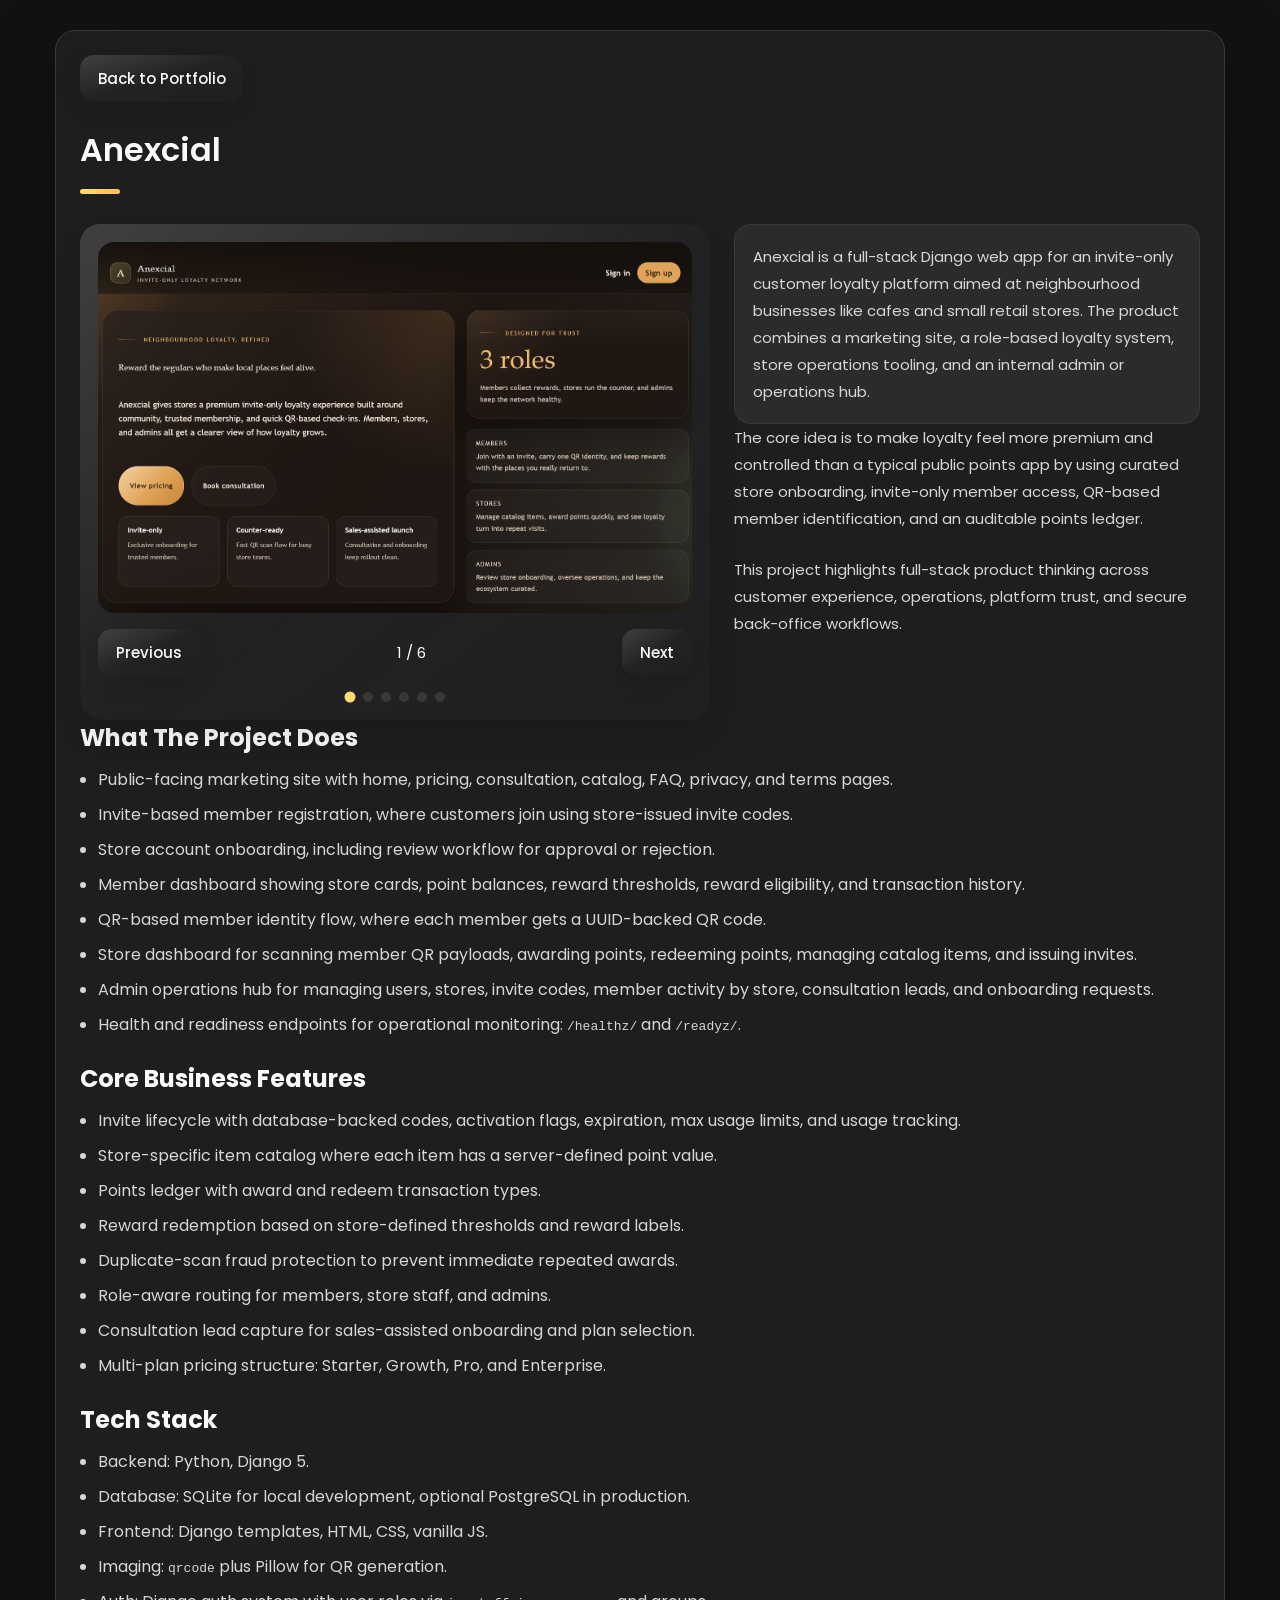
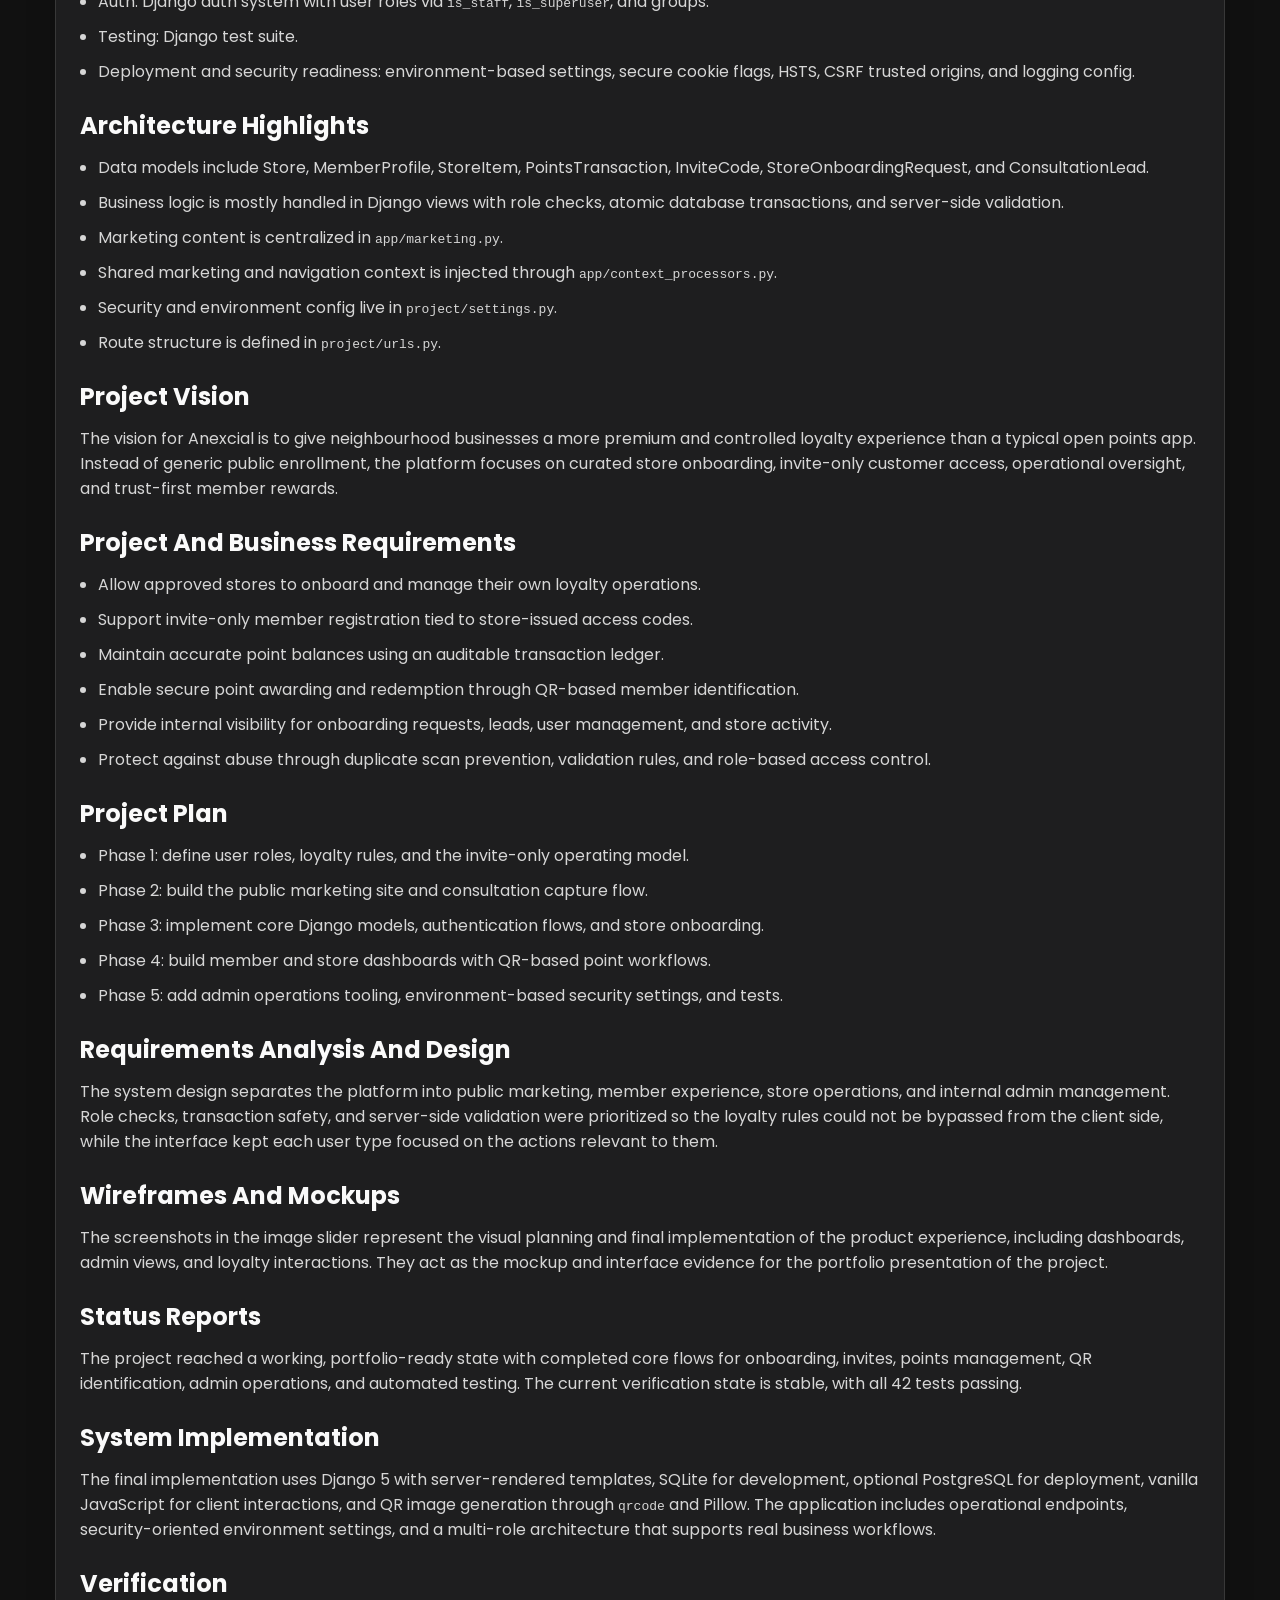
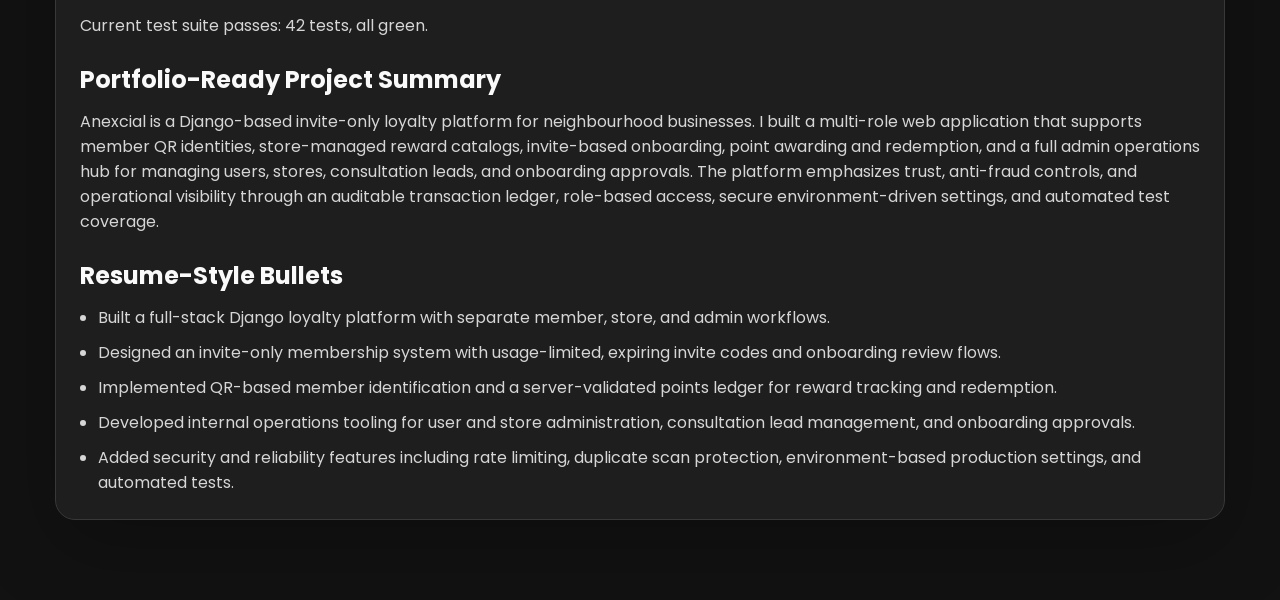
==== Anexcial.html @ a4010cd5 "Add portfolio site and Anexcial project page Add a complete portfolio website including index.html a" ====
<!DOCTYPE html>
<html lang="en">

<head>
    <meta charset="UTF-8">
    <meta http-equiv="X-UA-Compatible" content="IE=edge">
    <meta name="viewport" content="width=device-width, initial-scale=1.0">
    <title>Anexcial | Project Details</title>
    <link rel="shortcut icon" href="./assets/images/portfoliof.ico" type="image/x-icon">
    <link rel="stylesheet" href="./assets/css/style.css">
    <link rel="preconnect" href="https://fonts.googleapis.com">
    <link rel="preconnect" href="https://fonts.gstatic.com" crossorigin>
    <link href="https://fonts.googleapis.com/css2?family=Poppins:wght@300;400;500;600&display=swap" rel="stylesheet">
    <style>
        body {
            color: var(--light-gray);
        }

        .project-page {
            max-width: 1200px;
            margin: 0 auto;
            padding: 30px 15px 80px;
        }

        .project-article {
            display: block;
            padding: 24px;
        }

        .project-hero {
            display: grid;
            gap: 24px;
            margin-top: 10px;
        }

        .project-copy p,
        .project-copy li {
            color: var(--light-gray);
            font-size: var(--fs-6);
            line-height: 1.8;
        }

        .project-copy p + p,
        .project-section + .project-section {
            margin-top: 24px;
        }

        .project-section h3 {
            margin-bottom: 12px;
            color: var(--white-2);
        }

        .project-section ul {
            display: grid;
            gap: 10px;
            padding-left: 18px;
        }

        .project-section li {
            list-style: disc;
        }

        .project-actions {
            display: flex;
            flex-wrap: wrap;
            gap: 12px;
            margin-bottom: 24px;
        }

        .project-link-btn,
        .slider-btn {
            position: relative;
            background: var(--border-gradient-onyx);
            border-radius: 14px;
            color: var(--white-2);
            font-size: var(--fs-6);
            font-weight: var(--fw-500);
            padding: 12px 18px;
            box-shadow: var(--shadow-1);
            transition: transform var(--transition-1), color var(--transition-1);
        }

        .project-link-btn::before,
        .slider-btn::before {
            content: "";
            position: absolute;
            inset: 1px;
            border-radius: inherit;
            background: var(--bg-gradient-jet);
            z-index: -1;
        }

        .project-link-btn:hover,
        .slider-btn:hover,
        .project-link-btn:focus,
        .slider-btn:focus {
            color: var(--orange-yellow-crayola);
            transform: translateY(-2px);
        }

        .slider-card {
            position: relative;
            background: var(--border-gradient-onyx);
            border-radius: 20px;
            padding: 18px;
            box-shadow: var(--shadow-2);
            overflow: hidden;
        }

        .slider-card::before {
            content: "";
            position: absolute;
            inset: 1px;
            background: var(--bg-gradient-jet);
            border-radius: inherit;
            z-index: -1;
        }

        .slider-frame {
            position: relative;
            aspect-ratio: 16 / 10;
            border-radius: 16px;
            overflow: hidden;
            background: var(--eerie-black-1);
        }

        .slider-frame img {
            width: 100%;
            height: 100%;
            object-fit: cover;
            display: none;
        }

        .slider-frame img.active {
            display: block;
            animation: fade 0.4s ease;
        }

        .slider-controls {
            display: flex;
            justify-content: space-between;
            align-items: center;
            gap: 12px;
            margin-top: 16px;
        }

        .slider-status {
            color: var(--white-2);
            font-size: var(--fs-6);
            text-align: center;
            min-width: 92px;
        }

        .slider-dots {
            display: flex;
            justify-content: center;
            gap: 8px;
            margin-top: 16px;
            flex-wrap: wrap;
        }

        .slider-dot {
            width: 10px;
            height: 10px;
            border-radius: 999px;
            background: var(--jet);
            transition: background var(--transition-1), transform var(--transition-1);
        }

        .slider-dot.active {
            background: var(--orange-yellow-crayola);
            transform: scale(1.1);
        }

        .project-summary {
            background: var(--onyx);
            border: 1px solid var(--jet);
            border-radius: 16px;
            padding: 18px;
        }

        .project-summary p {
            margin: 0;
        }

        @media (min-width: 992px) {
            .project-hero {
                grid-template-columns: 1.15fr 0.85fr;
                align-items: start;
            }
        }
    </style>
</head>

<body>
<main class="project-page">
    <article class="project-article">
        <div class="project-actions">
            <a class="project-link-btn" href="./index.html">Back to Portfolio</a>
        </div>

        <header>
            <h1 class="h2 article-title">Anexcial</h1>
        </header>

        <section class="project-hero">
            <div class="slider-card">
                <div class="slider-frame" aria-live="polite">
                    <img class="active" src="./assets/images/Anexcial1.png" alt="Anexcial project screenshot 1" data-slide>
                    <img src="./assets/images/Anexcial2.png" alt="Anexcial project screenshot 2" data-slide>
                    <img src="./assets/images/Anexcial3.png" alt="Anexcial project screenshot 3" data-slide>
                    <img src="./assets/images/Anexcial4.png" alt="Anexcial project screenshot 4" data-slide>
                    <img src="./assets/images/Anexcial5.png" alt="Anexcial project screenshot 5" data-slide>
                    <img src="./assets/images/Anexcial6.png" alt="Anexcial project screenshot 6" data-slide>
                </div>

                <div class="slider-controls">
                    <button class="slider-btn" type="button" data-prev-slide>Previous</button>
                    <div class="slider-status" data-slider-status>1 / 6</div>
                    <button class="slider-btn" type="button" data-next-slide>Next</button>
                </div>

                <div class="slider-dots" aria-label="Slide navigation">
                    <button class="slider-dot active" type="button" aria-label="Go to slide 1" data-slide-dot></button>
                    <button class="slider-dot" type="button" aria-label="Go to slide 2" data-slide-dot></button>
                    <button class="slider-dot" type="button" aria-label="Go to slide 3" data-slide-dot></button>
                    <button class="slider-dot" type="button" aria-label="Go to slide 4" data-slide-dot></button>
                    <button class="slider-dot" type="button" aria-label="Go to slide 5" data-slide-dot></button>
                    <button class="slider-dot" type="button" aria-label="Go to slide 6" data-slide-dot></button>
                </div>
            </div>

            <div class="project-copy">
                <div class="project-summary">
                    <p>
                        Anexcial is a full-stack Django web app for an invite-only customer loyalty platform aimed at neighbourhood businesses like cafes and small retail stores. The product combines a marketing site, a role-based loyalty system, store operations tooling, and an internal admin or operations hub.
                    </p>
                </div>

                <p>
                    The core idea is to make loyalty feel more premium and controlled than a typical public points app by using curated store onboarding, invite-only member access, QR-based member identification, and an auditable points ledger.
                </p>

                <p>
                    This project highlights full-stack product thinking across customer experience, operations, platform trust, and secure back-office workflows.
                </p>
            </div>
        </section>

        <section class="project-section">
            <h3 class="h3">What the project does</h3>
            <ul>
                <li>Public-facing marketing site with home, pricing, consultation, catalog, FAQ, privacy, and terms pages.</li>
                <li>Invite-based member registration, where customers join using store-issued invite codes.</li>
                <li>Store account onboarding, including review workflow for approval or rejection.</li>
                <li>Member dashboard showing store cards, point balances, reward thresholds, reward eligibility, and transaction history.</li>
                <li>QR-based member identity flow, where each member gets a UUID-backed QR code.</li>
                <li>Store dashboard for scanning member QR payloads, awarding points, redeeming points, managing catalog items, and issuing invites.</li>
                <li>Admin operations hub for managing users, stores, invite codes, member activity by store, consultation leads, and onboarding requests.</li>
                <li>Health and readiness endpoints for operational monitoring: <code>/healthz/</code> and <code>/readyz/</code>.</li>
            </ul>
        </section>

        <section class="project-section">
            <h3 class="h3">Core business features</h3>
            <ul>
                <li>Invite lifecycle with database-backed codes, activation flags, expiration, max usage limits, and usage tracking.</li>
                <li>Store-specific item catalog where each item has a server-defined point value.</li>
                <li>Points ledger with award and redeem transaction types.</li>
                <li>Reward redemption based on store-defined thresholds and reward labels.</li>
                <li>Duplicate-scan fraud protection to prevent immediate repeated awards.</li>
                <li>Role-aware routing for members, store staff, and admins.</li>
                <li>Consultation lead capture for sales-assisted onboarding and plan selection.</li>
                <li>Multi-plan pricing structure: Starter, Growth, Pro, and Enterprise.</li>
            </ul>
        </section>

        <section class="project-section">
            <h3 class="h3">Tech stack</h3>
            <ul>
                <li>Backend: Python, Django 5.</li>
                <li>Database: SQLite for local development, optional PostgreSQL in production.</li>
                <li>Frontend: Django templates, HTML, CSS, vanilla JS.</li>
                <li>Imaging: <code>qrcode</code> plus Pillow for QR generation.</li>
                <li>Auth: Django auth system with user roles via <code>is_staff</code>, <code>is_superuser</code>, and groups.</li>
                <li>Testing: Django test suite.</li>
                <li>Deployment and security readiness: environment-based settings, secure cookie flags, HSTS, CSRF trusted origins, and logging config.</li>
            </ul>
        </section>

        <section class="project-section">
            <h3 class="h3">Architecture highlights</h3>
            <ul>
                <li>Data models include Store, MemberProfile, StoreItem, PointsTransaction, InviteCode, StoreOnboardingRequest, and ConsultationLead.</li>
                <li>Business logic is mostly handled in Django views with role checks, atomic database transactions, and server-side validation.</li>
                <li>Marketing content is centralized in <code>app/marketing.py</code>.</li>
                <li>Shared marketing and navigation context is injected through <code>app/context_processors.py</code>.</li>
                <li>Security and environment config live in <code>project/settings.py</code>.</li>
                <li>Route structure is defined in <code>project/urls.py</code>.</li>
            </ul>
        </section>

        <section class="project-section">
            <h3 class="h3">Project vision</h3>
            <p>
                The vision for Anexcial is to give neighbourhood businesses a more premium and controlled loyalty experience than a typical open points app. Instead of generic public enrollment, the platform focuses on curated store onboarding, invite-only customer access, operational oversight, and trust-first member rewards.
            </p>
        </section>

        <section class="project-section">
            <h3 class="h3">Project and business requirements</h3>
            <ul>
                <li>Allow approved stores to onboard and manage their own loyalty operations.</li>
                <li>Support invite-only member registration tied to store-issued access codes.</li>
                <li>Maintain accurate point balances using an auditable transaction ledger.</li>
                <li>Enable secure point awarding and redemption through QR-based member identification.</li>
                <li>Provide internal visibility for onboarding requests, leads, user management, and store activity.</li>
                <li>Protect against abuse through duplicate scan prevention, validation rules, and role-based access control.</li>
            </ul>
        </section>

        <section class="project-section">
            <h3 class="h3">Project plan</h3>
            <ul>
                <li>Phase 1: define user roles, loyalty rules, and the invite-only operating model.</li>
                <li>Phase 2: build the public marketing site and consultation capture flow.</li>
                <li>Phase 3: implement core Django models, authentication flows, and store onboarding.</li>
                <li>Phase 4: build member and store dashboards with QR-based point workflows.</li>
                <li>Phase 5: add admin operations tooling, environment-based security settings, and tests.</li>
            </ul>
        </section>

        <section class="project-section">
            <h3 class="h3">Requirements analysis and design</h3>
            <p>
                The system design separates the platform into public marketing, member experience, store operations, and internal admin management. Role checks, transaction safety, and server-side validation were prioritized so the loyalty rules could not be bypassed from the client side, while the interface kept each user type focused on the actions relevant to them.
            </p>
        </section>

        <section class="project-section">
            <h3 class="h3">Wireframes and mockups</h3>
            <p>
                The screenshots in the image slider represent the visual planning and final implementation of the product experience, including dashboards, admin views, and loyalty interactions. They act as the mockup and interface evidence for the portfolio presentation of the project.
            </p>
        </section>

        <section class="project-section">
            <h3 class="h3">Status reports</h3>
            <p>
                The project reached a working, portfolio-ready state with completed core flows for onboarding, invites, points management, QR identification, admin operations, and automated testing. The current verification state is stable, with all 42 tests passing.
            </p>
        </section>

        <section class="project-section">
            <h3 class="h3">System implementation</h3>
            <p>
                The final implementation uses Django 5 with server-rendered templates, SQLite for development, optional PostgreSQL for deployment, vanilla JavaScript for client interactions, and QR image generation through <code>qrcode</code> and Pillow. The application includes operational endpoints, security-oriented environment settings, and a multi-role architecture that supports real business workflows.
            </p>
        </section>

        <section class="project-section">
            <h3 class="h3">Verification</h3>
            <p>Current test suite passes: 42 tests, all green.</p>
        </section>

        <section class="project-section">
            <h3 class="h3">Portfolio-ready project summary</h3>
            <p>
                Anexcial is a Django-based invite-only loyalty platform for neighbourhood businesses. I built a multi-role web application that supports member QR identities, store-managed reward catalogs, invite-based onboarding, point awarding and redemption, and a full admin operations hub for managing users, stores, consultation leads, and onboarding approvals. The platform emphasizes trust, anti-fraud controls, and operational visibility through an auditable transaction ledger, role-based access, secure environment-driven settings, and automated test coverage.
            </p>
        </section>

        <section class="project-section">
            <h3 class="h3">Resume-style bullets</h3>
            <ul>
                <li>Built a full-stack Django loyalty platform with separate member, store, and admin workflows.</li>
                <li>Designed an invite-only membership system with usage-limited, expiring invite codes and onboarding review flows.</li>
                <li>Implemented QR-based member identification and a server-validated points ledger for reward tracking and redemption.</li>
                <li>Developed internal operations tooling for user and store administration, consultation lead management, and onboarding approvals.</li>
                <li>Added security and reliability features including rate limiting, duplicate scan protection, environment-based production settings, and automated tests.</li>
            </ul>
        </section>

        
    </article>
</main>

<script>
    const slides = document.querySelectorAll("[data-slide]");
    const dots = document.querySelectorAll("[data-slide-dot]");
    const status = document.querySelector("[data-slider-status]");
    const nextButton = document.querySelector("[data-next-slide]");
    const prevButton = document.querySelector("[data-prev-slide]");
    let activeSlideIndex = 0;

    function showSlide(index) {
        activeSlideIndex = (index + slides.length) % slides.length;

        slides.forEach((slide, slideIndex) => {
            slide.classList.toggle("active", slideIndex === activeSlideIndex);
        });

        dots.forEach((dot, dotIndex) => {
            dot.classList.toggle("active", dotIndex === activeSlideIndex);
        });

        status.textContent = `${activeSlideIndex + 1} / ${slides.length}`;
    }

    nextButton.addEventListener("click", () => showSlide(activeSlideIndex + 1));
    prevButton.addEventListener("click", () => showSlide(activeSlideIndex - 1));

    dots.forEach((dot, index) => {
        dot.addEventListener("click", () => showSlide(index));
    });

    setInterval(() => {
        showSlide(activeSlideIndex + 1);
    }, 4000);
</script>
</body>

</html>
---- assets/css/style.css ----
/*-----------------------------------*\
  #style.css
\*-----------------------------------*/


/**
 * copyright 2022 @codewithsadee
 */





/*-----------------------------------*\
  #CUSTOM PROPERTY
\*-----------------------------------*/

:root {

  /**
   * colors
   */

  /* gradient */

  --bg-gradient-onyx: linear-gradient(
    to bottom right, 
    hsl(240, 1%, 25%) 3%, 
    hsl(0, 0%, 19%) 97%
  );
  --bg-gradient-jet: linear-gradient(
    to bottom right, 
    hsla(240, 1%, 18%, 0.251) 0%, 
    hsla(240, 2%, 11%, 0) 100%
  ), hsl(240, 2%, 13%);
  --bg-gradient-yellow-1: linear-gradient(
    to bottom right, 
    hsl(45, 100%, 71%) 0%, 
    hsla(36, 100%, 69%, 0) 50%
  );
  --bg-gradient-yellow-2: linear-gradient(
    135deg, 
    hsla(45, 100%, 71%, 0.251) 0%, 
    hsla(35, 100%, 68%, 0) 59.86%
  ), hsl(240, 2%, 13%);
  --border-gradient-onyx: linear-gradient(
    to bottom right, 
    hsl(0, 0%, 25%) 0%, 
    hsla(0, 0%, 25%, 0) 50%
  );
  --text-gradient-yellow: linear-gradient(
    to right, 
    hsl(45, 100%, 72%), 
    hsl(35, 100%, 68%)
  );

  /* solid */

  --jet: hsl(0, 0%, 22%);
  --onyx: hsl(240, 1%, 17%);
  --eerie-black-1: hsl(240, 2%, 13%);
  --eerie-black-2: hsl(240, 2%, 12%);
  --smoky-black: hsl(0, 0%, 7%);
  --white-1: hsl(0, 0%, 100%);
  --white-2: hsl(0, 0%, 98%);
  --orange-yellow-crayola: hsl(45, 100%, 72%);
  --vegas-gold: hsl(45, 54%, 58%);
  --light-gray: hsl(0, 0%, 84%);
  --light-gray-70: hsla(0, 0%, 84%, 0.7);
  --bittersweet-shimmer: hsl(0, 43%, 51%);

  /**
   * typography
   */

  /* font-family */
  --ff-poppins: 'Poppins', sans-serif;

  /* font-size */
  --fs-1: 24px;
  --fs-2: 18px;
  --fs-3: 17px;
  --fs-4: 16px;
  --fs-5: 15px;
  --fs-6: 14px;
  --fs-7: 13px;
  --fs-8: 11px;

  /* font-weight */
  --fw-300: 300;
  --fw-400: 400;
  --fw-500: 500;
  --fw-600: 600;

  /**
   * shadow
   */
  
  --shadow-1: -4px 8px 24px hsla(0, 0%, 0%, 0.25);
  --shadow-2: 0 16px 30px hsla(0, 0%, 0%, 0.25);
  --shadow-3: 0 16px 40px hsla(0, 0%, 0%, 0.25);
  --shadow-4: 0 25px 50px hsla(0, 0%, 0%, 0.15);
  --shadow-5: 0 24px 80px hsla(0, 0%, 0%, 0.25);

  /**
   * transition
   */

  --transition-1: 0.25s ease;
  --transition-2: 0.5s ease-in-out;

}





/*-----------------------------------*\
  #RESET
\*-----------------------------------*/

*, *::before, *::after {
  margin: 0;
  padding: 0;
  box-sizing: border-box;
}

a { text-decoration: none; }

li { list-style: none; }

img, ion-icon, a, button, time, span { display: block; }

button {
  font: inherit;
  background: none;
  border: none;
  text-align: left;
  cursor: pointer;
}

input, textarea {
  display: block;
  width: 100%;
  background: none;
  font: inherit;
}

::selection {
  background: var(--orange-yellow-crayola);
  color: var(--smoky-black);
}

:focus { outline-color: var(--orange-yellow-crayola); }

html { font-family: var(--ff-poppins); }

body { background: var(--smoky-black); }





/*-----------------------------------*\
  #REUSED STYLE
\*-----------------------------------*/

.sidebar,
article {
  background: var(--eerie-black-2);
  border: 1px solid var(--jet);
  border-radius: 20px;
  padding: 15px;
  box-shadow: var(--shadow-1);
  z-index: 1;
}

.separator {
  width: 100%;
  height: 1px;
  background: var(--jet);
  margin: 16px 0;
}

.icon-box {
  position: relative;
  background: var(--border-gradient-onyx);
  width: 30px;
  height: 30px;
  border-radius: 8px;
  display: flex;
  justify-content: center;
  align-items: center;
  font-size: 16px;
  color: var(--orange-yellow-crayola);
  box-shadow: var(--shadow-1);
  z-index: 1;
}

.icon-box::before {
  content: "";
  position: absolute;
  inset: 1px;
  background: var(--eerie-black-1);
  border-radius: inherit;
  z-index: -1;
}

.icon-box ion-icon { --ionicon-stroke-width: 35px; }

article { display: none; }

article.active {
  display: block;
  animation: fade 0.5s ease backwards;
}

@keyframes fade {
  0% { opacity: 0; }
  100% { opacity: 1; }
}

.h2,
.h3,
.h4,
.h5 {
  color: var(--white-2);
  text-transform: capitalize;
}

.h2 { font-size: var(--fs-1); }

.h3 { font-size: var(--fs-2); }

.h4 { font-size: var(--fs-4); }

.h5 {
  font-size: var(--fs-7);
  font-weight: var(--fw-500);
}

.article-title {
  position: relative;
  padding-bottom: 7px;
}

.article-title::after {
  content: "";
  position: absolute;
  bottom: 0;
  left: 0;
  width: 30px;
  height: 3px;
  background: var(--text-gradient-yellow);
  border-radius: 3px;
}

.has-scrollbar::-webkit-scrollbar {
  width: 5px; /* for vertical scrollbar */
  height: 5px; /* for horizontal scrollbar */
}

.has-scrollbar::-webkit-scrollbar-track {
  background: var(--onyx);
  border-radius: 5px;
}

.has-scrollbar::-webkit-scrollbar-thumb {
  background: var(--orange-yellow-crayola);
  border-radius: 5px;
}

.has-scrollbar::-webkit-scrollbar-button { width: 20px; }

.content-card {
  position: relative;
  background: var(--border-gradient-onyx);
  padding: 15px;
  padding-top: 45px;
  border-radius: 14px;
  box-shadow: var(--shadow-2);
  cursor: pointer;
  z-index: 1;
}

.content-card::before {
  content: "";
  position: absolute;
  inset: 1px;
  background: var(--bg-gradient-jet);
  border-radius: inherit;
  z-index: -1;
}





/*-----------------------------------*\
  #MAIN
\*-----------------------------------*/

main {
  margin: 15px 12px;
  margin-bottom: 75px;
  min-width: 259px;
}





/*-----------------------------------*\
  #SIDEBAR
\*-----------------------------------*/

.sidebar {
  margin-bottom: 15px;
  max-height: 112px;
  overflow: hidden;
  transition: var(--transition-2);
}

.sidebar.active { max-height: 405px; }

.sidebar-info {
  position: relative;
  display: flex;
  justify-content: flex-start;
  align-items: center;
  gap: 15px;
}

.avatar-box {
  background: var(--bg-gradient-onyx);
  border-radius: 20px;
}

.info-content .name {
  color: var(--white-2);
  font-size: var(--fs-3);
  font-weight: var(--fw-500);
  letter-spacing: -0.25px;
  margin-bottom: 10px;
}

.info-content .title {
  color: var(--white-1);
  background: var(--onyx);
  font-size: var(--fs-8);
  font-weight: var(--fw-300);
  width: max-content;
  padding: 3px 12px;
  border-radius: 8px;
}

.info_more-btn {
  position: absolute;
  top: -15px;
  right: -15px;
  border-radius: 0 15px;
  font-size: 13px;
  color: var(--orange-yellow-crayola);
  background: var(--border-gradient-onyx);
  padding: 10px;
  box-shadow: var(--shadow-2);
  transition: var(--transition-1);
  z-index: 1;
}

.info_more-btn::before {
  content: "";
  position: absolute;
  inset: 1px;
  border-radius: inherit;
  background: var(--bg-gradient-jet);
  transition: var(--transition-1);
  z-index: -1;
}

.info_more-btn:hover,
.info_more-btn:focus { background: var(--bg-gradient-yellow-1); }

.info_more-btn:hover::before,
.info_more-btn:focus::before { background: var(--bg-gradient-yellow-2); }

.info_more-btn span { display: none; }

.sidebar-info_more {
  opacity: 0;
  visibility: hidden;
  transition: var(--transition-2);
}

.sidebar.active .sidebar-info_more {
  opacity: 1;
  visibility: visible;
}

.contacts-list {
  display: grid;
  grid-template-columns: 1fr;
  gap: 16px;
}

.contact-item {
  min-width: 100%;
  display: flex;
  align-items: center;
  gap: 16px;
}

.contact-info {
  max-width: calc(100% - 46px);
  width: calc(100% - 46px);
}

.contact-title {
  color: var(--light-gray-70);
  font-size: var(--fs-8);
  text-transform: uppercase;
  margin-bottom: 2px;
}

.contact-info :is(.contact-link, time, address) {
  color: var(--white-2);
  font-size: var(--fs-7);
}

.contact-info address { font-style: normal; }

.social-list {
  display: flex;
  justify-content: flex-start;
  align-items: center;
  gap: 15px;
  padding-bottom: 4px;
  padding-left: 7px;
}

.social-item .social-link {
  color: var(--light-gray-70);
  font-size: 18px;
}


.social-item .social-link:hover { color: var(--light-gray); }





/*-----------------------------------*\
  #NAVBAR
\*-----------------------------------*/

.navbar {
  position: fixed;
  bottom: 0;
  left: 0;
  width: 100%;
  background: hsla(240, 1%, 17%, 0.75);
  backdrop-filter: blur(10px);
  border: 1px solid var(--jet);
  border-radius: 12px 12px 0 0;
  box-shadow: var(--shadow-2);
  z-index: 5;
}

.navbar-list {
  display: flex;
  flex-wrap: wrap;
  justify-content: center;
  align-items: center;
  padding: 0 10px;
}

.navbar-link {
  color: var(--light-gray);
  font-size: var(--fs-8);
  padding: 20px 7px;
  transition: color var(--transition-1);
}

.navbar-link:hover,
.navbar-link:focus { color: var(--light-gray-70); }

.navbar-link.active { color: var(--orange-yellow-crayola); }





/*-----------------------------------*\
  #ABOUT
\*-----------------------------------*/

.about .article-title { margin-bottom: 15px; }

.about-text {
  color: var(--light-gray);
  font-size: var(--fs-6);
  font-weight: var(--fw-300);
  line-height: 1.6;
}

.about-text p { margin-bottom: 15px; }



/**
 * #service 
 */

.service { margin-bottom: 35px; }

.service-title { margin-bottom: 20px; }

.service-list {
  display: grid;
  grid-template-columns: 1fr;
  gap: 20px;
}

.service-item {
  position: relative;
  background: var(--border-gradient-onyx);
  padding: 20px;
  border-radius: 14px;
  box-shadow: var(--shadow-2);
  z-index: 1;
}

.service-item::before {
  content: "";
  position: absolute;
  inset: 1px;
  background: var(--bg-gradient-jet);
  border-radius: inherit;
  z-index: -1;
}

.service-icon-box { margin-bottom: 10px; }

.service-icon-box img { margin: auto; }

.service-content-box { text-align: center; }

.service-item-title { margin-bottom: 7px; }

.service-item-text {
  color: var(--light-gray);
  font-size: var(--fs-6);
  font-weight: var(--fw-600);
  line-height: 1.6;
}


/**
 * #testimonials 
 */

.testimonials { margin-bottom: 30px; }

.testimonials-title { margin-bottom: 20px; }

.testimonials-list {
  display: flex;
  justify-content: flex-start;
  align-items: flex-start;
  gap: 15px;
  margin: 0 -15px;
  padding: 25px 15px;
  padding-bottom: 35px;
  overflow-x: auto;
  scroll-behavior: smooth;
  overscroll-behavior-inline: contain;
  scroll-snap-type: inline mandatory;
}

.testimonials-item {
  min-width: 100%;
  scroll-snap-align: center;
}

.testimonials-avatar-box {
  position: absolute;
  top: 0;
  left: 0;
  transform: translate(15px, -25px);
  background: var(--bg-gradient-onyx);
  border-radius: 14px;
  box-shadow: var(--shadow-1);
}

.testimonials-item-title { margin-bottom: 7px; }

.testimonials-text {
  color: var(--light-gray);
  font-size: var(--fs-6);
  font-weight: var(--fw-300);
  line-height: 1.6;
  display: -webkit-box;
  line-clamp: 4;
  -webkit-line-clamp: 4;
  -webkit-box-orient: vertical;
  overflow: hidden;
}


/**
 * #testimonials-modal
 */

.modal-container {
  position: fixed;
  top: 0;
  left: 0;
  width: 100%;
  height: 100%;
  display: flex;
  justify-content: center;
  align-items: center;
  overflow-y: auto;
  overscroll-behavior: contain;
  z-index: 20;
  pointer-events: none;
  visibility: hidden;
}

.modal-container::-webkit-scrollbar { display: none; }

.modal-container.active {
  pointer-events: all;
  visibility: visible;
}

.overlay {
  position: fixed;
  top: 0;
  left: 0;
  width: 100%;
  height: 100vh;
  background: hsl(0, 0%, 5%);
  opacity: 0;
  visibility: hidden;
  pointer-events: none;
  z-index: 1;
  transition: var(--transition-1);
}

.overlay.active {
  opacity: 0.8;
  visibility: visible;
  pointer-events: all;
}

.testimonials-modal {
  background: var(--eerie-black-2);
  position: relative;
  padding: 15px;
  margin: 15px 12px;
  border: 1px solid var(--jet);
  border-radius: 14px;
  box-shadow: var(--shadow-5);
  transform: scale(1.2);
  opacity: 0;
  transition: var(--transition-1);
  z-index: 2;
}

.modal-container.active .testimonials-modal {
  transform: scale(1);
  opacity: 1;
}

.modal-close-btn {
  position: absolute;
  top: 15px;
  right: 15px;
  background: var(--onyx);
  border-radius: 8px;
  width: 32px;
  height: 32px;
  display: flex;
  justify-content: center;
  align-items: center;
  color: var(--white-2);
  font-size: 18px;
  opacity: 0.7;
}

.modal-close-btn:hover,
.modal-close-btn:focus { opacity: 1; }

.modal-close-btn ion-icon { --ionicon-stroke-width: 50px; }

.modal-avatar-box {
  background: var(--bg-gradient-onyx);
  width: max-content;
  border-radius: 14px;
  margin-bottom: 15px;
  box-shadow: var(--shadow-2);
}

.modal-img-wrapper > img { display: none; }

.modal-title { margin-bottom: 4px; }

.modal-content time {
  font-size: var(--fs-6);
  color: var(--light-gray-70);
  font-weight: var(--fw-300);
  margin-bottom: 10px;
}

.modal-content p {
  color: var(--light-gray);
  font-size: var(--fs-6);
  font-weight: var(--fw-300);
  line-height: 1.6;
}


/**
 * #clients 
 */

.clients { margin-bottom: 15px; }

.clients-list {
  display: flex;
  justify-content: flex-start;
  align-items: flex-start;
  gap: 15px;
  margin: 0 -15px;
  padding: 25px;
  padding-bottom: 25px;
  overflow-x: auto;
  scroll-behavior: smooth;
  overscroll-behavior-inline: contain;
  scroll-snap-type: inline mandatory;
  scroll-padding-inline: 25px;
}

.clients-item {
  min-width: 50%;
  scroll-snap-align: start;
}

.clients-item img {
  width: 100%;
  filter: grayscale(1);
  transition: var(--transition-1);
}

.clients-item img:hover { filter: grayscale(0); }





/*-----------------------------------*\
  #RESUME
\*-----------------------------------*/

.article-title { margin-bottom: 30px; }


/**
 * education and experience 
 */

.timeline { margin-bottom: 30px; }

.timeline .title-wrapper {
  display: flex;
  align-items: center;
  gap: 15px;
  margin-bottom: 25px;
}

.timeline-list {
  font-size: var(--fs-6);
  margin-left: 45px;
}

.timeline-item {
  position: relative;
}

.timeline-item:not(:last-child) { margin-bottom: 20px; }

.timeline-item-title {
  font-size: var(--fs-6);
  line-height: 1.3;
  margin-bottom: 7px;
}

.timeline-list span {
  color: var(--vegas-gold);
  font-weight: var(--fw-400);
  line-height: 1.6;
}

.timeline-item:not(:last-child)::before {
  content: "";
  position: absolute;
  top: -25px;
  left: -30px;
  width: 1px;
  height: calc(100% + 50px);
  background: var(--jet);
}

.timeline-item::after {
  content: "";
  position: absolute;
  top: 5px;
  left: -33px;
  height: 6px;
  width: 6px;
  background: var(--text-gradient-yellow);
  border-radius: 50%;
  box-shadow: 0 0 0 4px var(--jet);
}

.timeline-text {
  color: var(--light-gray);
  font-weight: var(--fw-300);
  line-height: 1.6;
}


/**
 * skills 
 */

.skills-title { margin-bottom: 20px; }

.skills-list { padding: 20px; }


.skills-item:not(:last-child) { margin-bottom: 15px; }

.skill .title-wrapper {
  display: flex;
  align-items: center;
  gap: 5px;
  margin-bottom: 8px;
}

.skill .title-wrapper data {
  color: var(--light-gray);
  font-size: var(--fs-7);
  font-weight: var(--fw-300);
}

.skill-progress-bg {
  background: var(--jet);
  width: 100%;
  height: 8px;
  border-radius: 10px;
}

.skill-progress-fill {
  background: var(--text-gradient-yellow);
  height: 100%;
  border-radius: inherit;
}





/*-----------------------------------*\
  #PORTFOLIO
\*-----------------------------------*/

.filter-list { display: none; }

.filter-select-box {
  position: relative;
  margin-bottom: 25px;
}

.filter-select {
  background: var(--eerie-black-2);
  color: var(--light-gray);
  display: flex;
  justify-content: space-between;
  align-items: center;
  width: 100%;
  padding: 12px 16px;
  border: 1px solid var(--jet);
  border-radius: 14px;
  font-size: var(--fs-6);
  font-weight: var(--fw-300);
}

.filter-select.active .select-icon { transform: rotate(0.5turn); }

.select-list {
  background: var(--eerie-black-2);
  position: absolute;
  top: calc(100% + 6px);
  width: 100%;
  padding: 6px;
  border: 1px solid var(--jet);
  border-radius: 14px;
  z-index: 2;
  opacity: 0;
  visibility: hidden;
  pointer-events: none;
  transition: 0.15s ease-in-out;
}

.filter-select.active + .select-list {
  opacity: 1;
  visibility: visible;
  pointer-events: all;
}

.select-item button {
  background: var(--eerie-black-2);
  color: var(--light-gray);
  font-size: var(--fs-6);
  font-weight: var(--fw-300);
  text-transform: capitalize;
  width: 100%;
  padding: 8px 10px;
  border-radius: 8px;
}

.select-item button:hover { --eerie-black-2: hsl(240, 2%, 20%); }

.project-list {
  display: grid;
  grid-template-columns: 1fr;
  gap: 30px;
  margin-bottom: 10px;
}

.project-item { display: none; }

.project-item.active {
  display: block;
  animation: scaleUp 0.25s ease forwards;
}

@keyframes scaleUp {
  0% { transform: scale(0.5); }
  100% { transform: scale(1); }
}

.project-item > a { width: 100%; }

.project-img {
  position: relative;
  width: 100%;
  height: 200px;
  border-radius: 16px;
  overflow: hidden;
  margin-bottom: 15px;
}

.project-img::before {
  content: "";
  position: absolute;
  top: 0;
  left: 0;
  width: 100%;
  height: 100%;
  background: transparent;
  z-index: 1;
  transition: var(--transition-1);
}

.project-item > a:hover .project-img::before { background: hsla(0, 0%, 0%, 0.5); }

.project-item-icon-box {
  --scale: 0.8;

  background: var(--jet);
  color: var(--orange-yellow-crayola);
  position: absolute;
  top: 50%;
  left: 50%;
  transform: translate(-50%, -50%) scale(var(--scale));
  font-size: 20px;
  padding: 18px;
  border-radius: 12px;
  opacity: 0;
  z-index: 1;
  transition: var(--transition-1);
}

.project-item > a:hover .project-item-icon-box {
  --scale: 1;
  opacity: 1;
}

.project-item-icon-box ion-icon { --ionicon-stroke-width: 50px; }

.project-img img {
  width: 100%;
  height: 100%;
  object-fit: cover;
  transition: var(--transition-1);
}

.project-item > a:hover img { transform: scale(1.1); }

.project-title,
.project-category { margin-left: 10px; }

.project-title {
  color: var(--white-2);
  font-size: var(--fs-5);
  font-weight: var(--fw-400);
  text-transform: capitalize;
  line-height: 1.3;
}

.project-category {
  color: var(--light-gray-70);
  font-size: var(--fs-6);
  font-weight: var(--fw-300);
}





/*-----------------------------------*\
  #BLOG
\*-----------------------------------*/

.blog-posts { margin-bottom: 10px; }

.blog-posts-list {
  display: grid;
  grid-template-columns: 1fr;
  gap: 20px;
}

.blog-post-item > a {
  position: relative;
  background: var(--border-gradient-onyx);
  height: 100%;
  box-shadow: var(--shadow-4);
  border-radius: 16px;
  z-index: 1;
}

.blog-post-item > a::before {
  content: "";
  position: absolute;
  inset: 1px;
  border-radius: inherit;
  background: var(--eerie-black-1);
  z-index: -1;
}

.blog-banner-box {
  width: 100%;
  height: 200px;
  border-radius: 12px;
  overflow: hidden;
}

.blog-banner-box img {
  width: 100%;
  height: 100%;
  object-fit: cover;
  transition: var(--transition-1);
}

.blog-post-item > a:hover .blog-banner-box img { transform: scale(1.1); }

.blog-content { padding: 15px; }

.blog-meta {
  display: flex;
  justify-content: flex-start;
  align-items: center;
  gap: 7px;
  margin-bottom: 10px;
}

.blog-meta :is(.blog-category, time) {
  color: var(--light-gray-70);
  font-size: var(--fs-6);
  font-weight: var(--fw-300);
}

.blog-meta .dot {
  background: var(--light-gray-70);
  width: 4px;
  height: 4px;
  border-radius: 4px;
}

.blog-item-title {
  margin-bottom: 10px;
  line-height: 1.3;
  transition: var(--transition-1);
}

.blog-post-item > a:hover .blog-item-title { color: var(--orange-yellow-crayola); }

.blog-text {
  color: var(--light-gray);
  font-size: var(--fs-6);
  font-weight: var(--fw-300);
  line-height: 1.6;
}





/*-----------------------------------*\
  #CONTACT
\*-----------------------------------*/

.mapbox {
  position: relative;
  height: 250px;
  width: 100%;
  border-radius: 16px;
  margin-bottom: 30px;
  border: 1px solid var(--jet);
  overflow: hidden;
}

.mapbox figure { height: 100%; }

.mapbox iframe {
  width: 100%;
  height: 100%;
  border: none;
  filter: grayscale(1) invert(1);
}

.contact-form { margin-bottom: 10px; }

.form-title { margin-bottom: 20px; }

.input-wrapper {
  display: grid;
  grid-template-columns: 1fr;
  gap: 25px;
  margin-bottom: 25px;
}

.form-input {
  color: var(--white-2);
  font-size: var(--fs-6);
  font-weight: var(--fw-400);
  padding: 13px 20px;
  border: 1px solid var(--jet);
  border-radius: 14px;
  outline: none;
}

.form-input::placeholder { font-weight: var(--fw-500); }

.form-input:focus { border-color: var(--orange-yellow-crayola); }

textarea.form-input {
  min-height: 100px;
  height: 120px;
  max-height: 200px;
  resize: vertical;
  margin-bottom: 25px;
}

textarea.form-input::-webkit-resizer { display: none; }

.form-input:focus:invalid { border-color: var(--bittersweet-shimmer); }

.form-btn {
  position: relative;
  width: 100%;
  background: var(--border-gradient-onyx);
  color: var(--orange-yellow-crayola);
  display: flex;
  justify-content: center;
  align-items: center;
  gap: 10px;
  padding: 13px 20px;
  border-radius: 14px;
  font-size: var(--fs-6);
  text-transform: capitalize;
  box-shadow: var(--shadow-3);
  z-index: 1;
  transition: var(--transition-1);
}

.form-btn::before {
  content: "";
  position: absolute;
  inset: 1px;
  background: var(--bg-gradient-jet);
  border-radius: inherit;
  z-index: -1;
  transition: var(--transition-1);
}

.form-btn ion-icon { font-size: 16px; }

.form-btn:hover { background: var(--bg-gradient-yellow-1); }

.form-btn:hover::before { background: var(--bg-gradient-yellow-2); }

.form-btn:disabled {
  opacity: 0.7;
  cursor: not-allowed;
}

.form-btn:disabled:hover { background: var(--border-gradient-onyx); }

.form-btn:disabled:hover::before { background: var(--bg-gradient-jet); }





/*-----------------------------------*\
  #RESPONSIVE
\*-----------------------------------*/

/**
 * responsive larger than 450px screen
 */

@media (min-width: 450px) {

  /**
   * client
   */

  .clients-item { min-width: calc(33.33% - 10px); }



  /**
   * #PORTFOLIO, BLOG 
   */

  .project-img,
  .blog-banner-box { height: auto; }

}





/**
 * responsive larger than 580px screen
 */

@media (min-width: 580px) {

  /**
   * CUSTOM PROPERTY
   */

  :root {

    /**
     * typography
     */

    --fs-1: 32px;
    --fs-2: 24px;
    --fs-3: 26px;
    --fs-4: 18px;
    --fs-6: 15px;
    --fs-7: 15px;
    --fs-8: 12px;

  }



  /**
   * #REUSED STYLE
   */

  .sidebar, article {
    width: 520px;
    margin-inline: auto;
    padding: 30px;
  }

  .article-title {
    font-weight: var(--fw-600);
    padding-bottom: 15px;
  }

  .article-title::after {
    width: 40px;
    height: 5px;
  }

  .icon-box {
    width: 48px;
    height: 48px;
    border-radius: 12px;
    font-size: 18px;
  }



  /**
   * #MAIN
   */

  main {
    margin-top: 60px;
    margin-bottom: 100px;
  }



  /**
   * #SIDEBAR
   */

  .sidebar {
    max-height: 180px;
    margin-bottom: 30px;
  }

  .sidebar.active { max-height: 584px; }

  .sidebar-info { gap: 25px; }

  .avatar-box { border-radius: 30px; }

  .avatar-box img { width: 120px; }

  .info-content .name { margin-bottom: 15px; }

  .info-content .title { padding: 5px 18px; }

  .info_more-btn {
    top: -30px;
    right: -30px;
    padding: 10px 15px;
  }

  .info_more-btn span {
    display: block;
    font-size: var(--fs-8);
  }

  .info_more-btn ion-icon { display: none; }

  .separator { margin: 32px 0; }

  .contacts-list { gap: 20px; }

  .contact-info {
    max-width: calc(100% - 64px);
    width: calc(100% - 64px);
  }



  /**
   * #NAVBAR
   */

  .navbar { border-radius: 20px 20px 0 0; }

  .navbar-list { gap: 20px; }

  .navbar-link { --fs-8: 14px; }



  /**
   * #ABOUT
   */

  .about .article-title { margin-bottom: 20px; }

  .about-text { margin-bottom: 40px; }

  /* service */

  .service-item {
    display: flex;
    justify-content: flex-start;
    align-items: flex-start;
    gap: 18px;
    padding: 30px;
  }

  .service-icon-box {
    margin-bottom: 0;
    margin-top: 5px;
  }

  .service-content-box { text-align: left; }

  /* testimonials */

  .testimonials-title { margin-bottom: 25px; }

  .testimonials-list {
    gap: 30px;
    margin: 0 -30px;
    padding: 30px;
    padding-bottom: 35px;
  }

  .content-card {
    padding: 30px;
    padding-top: 25px;
  }

  .testimonials-avatar-box {
    transform: translate(30px, -30px);
    border-radius: 20px;
  }

  .testimonials-avatar-box img { width: 80px; }

  .testimonials-item-title {
    margin-bottom: 10px;
    margin-left: 95px;
  }

  .testimonials-text {
    line-clamp: 2;
    -webkit-line-clamp: 2;
  }

  /* testimonials modal */

  .modal-container { padding: 20px; }

  .testimonials-modal {
    display: flex;
    justify-content: flex-start;
    align-items: stretch;
    gap: 25px;
    padding: 30px;
    border-radius: 20px;
  }

  .modal-img-wrapper {
    display: flex;
    flex-direction: column;
    align-items: center;
  }

  .modal-avatar-box {
    border-radius: 18px;
    margin-bottom: 0;
  }

  .modal-avatar-box img { width: 65px; }

  .modal-img-wrapper > img {
    display: block;
    flex-grow: 1;
    width: 35px;
  }

  /* clients */

  .clients-list {
    gap: 50px;
    margin: 0 -30px;
    padding: 45px;
    scroll-padding-inline: 45px;
  }

  .clients-item { min-width: calc(33.33% - 35px); }



  /**
   * #RESUME
   */

  .timeline-list { margin-left: 65px; }

  .timeline-item:not(:last-child)::before { left: -40px; }

  .timeline-item::after {
    height: 8px;
    width: 8px;
    left: -43px;
  }

  .skills-item:not(:last-child) { margin-bottom: 25px; }



  /**
   * #PORTFOLIO, BLOG
   */

  .project-img, .blog-banner-box { border-radius: 16px; }

  .blog-posts-list { gap: 30px; }

  .blog-content { padding: 25px; }



  /**
   * #CONTACT
   */

  .mapbox {
    height: 380px;
    border-radius: 18px;
  }

  .input-wrapper {
    gap: 30px;
    margin-bottom: 30px;
  }

  .form-input { padding: 15px 20px; }

  textarea.form-input { margin-bottom: 30px; }

  .form-btn {
    --fs-6: 16px;
    padding: 16px 20px;
  }

  .form-btn ion-icon { font-size: 18px; }

}





/**
 * responsive larger than 768px screen
 */

@media (min-width: 768px) {

  /**
   * REUSED STYLE
   */

  .sidebar, article { width: 700px; }

  .has-scrollbar::-webkit-scrollbar-button { width: 100px; }



  /**
   * SIDEBAR
   */

  .contacts-list {
    grid-template-columns: 1fr 1fr;
    gap: 30px 15px;
  }



  /**
   * NAVBAR
   */

  .navbar-link { --fs-8: 15px; }



  /**
   * ABOUT
   */

  /* testimonials modal */

  .testimonials-modal {
    gap: 35px;
    max-width: 680px;
  }

  .modal-avatar-box img { width: 80px; }



  /**
   * PORTFOLIO
   */

  .article-title { padding-bottom: 20px; }

  .filter-select-box { display: none; }

  .filter-list {
    display: flex;
    justify-content: flex-start;
    align-items: center;
    gap: 25px;
    padding-left: 5px;
    margin-bottom: 30px;
  }

  .filter-item button {
    color: var(--light-gray);
    font-size: var(--fs-5);
    transition: var(--transition-1);
  }

  .filter-item button:hover { color: var(--light-gray-70); }

  .filter-item button.active { color: var(--orange-yellow-crayola); }

  /* portfolio and blog grid */

  .project-list, .blog-posts-list { grid-template-columns: 1fr 1fr; }



  /**
   * CONTACT
   */

  .input-wrapper { grid-template-columns: 1fr 1fr; }

  .form-btn {
    width: max-content;
    margin-left: auto;
  }
  
}





/**
 * responsive larger than 1024px screen
 */

@media (min-width: 1024px) {

  /**
   * CUSTOM PROPERTY
   */

  :root {

    /**
    * shadow
    */

    --shadow-1: -4px 8px 24px hsla(0, 0%, 0%, 0.125);
    --shadow-2: 0 16px 30px hsla(0, 0%, 0%, 0.125);
    --shadow-3: 0 16px 40px hsla(0, 0%, 0%, 0.125);

  }



  /**
   * REUSED STYLE
   */

  .sidebar, article {
    width: 950px;
    box-shadow: var(--shadow-5);
  }



  /**
   * MAIN 
   */

  main { margin-bottom: 60px; }

  .main-content {
    position: relative;
    width: max-content;
    margin: auto;
  }



  /**
   * NAVBAR
   */

  .navbar {
    position: absolute;
    bottom: auto;
    top: 0;
    left: auto;
    right: 0;
    width: max-content;
    border-radius: 0 20px;
    padding: 0 20px;
    box-shadow: none;
  }

  .navbar-list {
    gap: 30px;
    padding: 0 20px;
  }

  .navbar-link { font-weight: var(--fw-500); }



  /**
   * ABOUT
   */

  /* service */

  .service-list {
    grid-template-columns: 1fr 1fr;
    gap: 20px 25px;
  }

  /* testimonials */

  .testimonials-item { min-width: calc(50% - 15px); }

  /* clients */

  .clients-item { min-width: calc(25% - 38px); }



  /**
   * PORTFOLIO
   */

  .project-list { grid-template-columns: repeat(3, 1fr); }



  /**
   * BLOG
   */

  .blog-banner-box { height: 230px; }

}





/**
 * responsive larger than 1250px screen
 */

@media (min-width: 1250px) {

  /**
   * RESET
   */

  body::-webkit-scrollbar { width: 20px; }

  body::-webkit-scrollbar-track { background: var(--smoky-black); }

  body::-webkit-scrollbar-thumb {
    border: 5px solid var(--smoky-black);
    background: hsla(0, 0%, 100%, 0.1);
    border-radius: 20px;
    box-shadow: inset 1px 1px 0 hsla(0, 0%, 100%, 0.11),
                inset -1px -1px 0 hsla(0, 0%, 100%, 0.11);
  }

  body::-webkit-scrollbar-thumb:hover { background: hsla(0, 0%, 100%, 0.15); }

  body::-webkit-scrollbar-button { height: 60px; }



  /**
   * REUSED STYLE
   */

  .sidebar, article { width: auto; }

  article { min-height: 100%; }



  /**
   * MAIN
   */

  main {
    max-width: 1200px;
    margin-inline: auto;
    display: flex;
    justify-content: center;
    align-items: stretch;
    gap: 25px;
  }

  .main-content {
    min-width: 75%;
    width: 75%;
    margin: 0;
  }



  /**
   * SIDEBAR
   */

  .sidebar {
    position: sticky;
    top: 60px;
    max-height: max-content;
    height: 100%;
    margin-bottom: 0;
    padding-top: 60px;
    z-index: 1;
  }

  .sidebar-info { flex-direction: column; }

  .avatar-box img { width: 150px; }

  .info-content .name {
    white-space: nowrap;
    text-align: center;
  }

  .info-content .title { margin: auto; }

  .info_more-btn { display: none; }

  .sidebar-info_more {
    opacity: 1;
    visibility: visible;
  }

  .contacts-list { grid-template-columns: 1fr; }

  .contact-info :is(.contact-link) {
    white-space: nowrap;
    overflow: hidden;
    text-overflow: ellipsis;
  }

  .contact-info :is(.contact-link, time, address) {
    --fs-7: 14px;
    font-weight: var(--fw-300);
  }

  .separator:last-of-type {
    margin: 15px 0;
    opacity: 0;
  }

  .social-list { justify-content: center; }



  /**
	 * RESUME
	 */

  .timeline-text { max-width: 700px; }

}
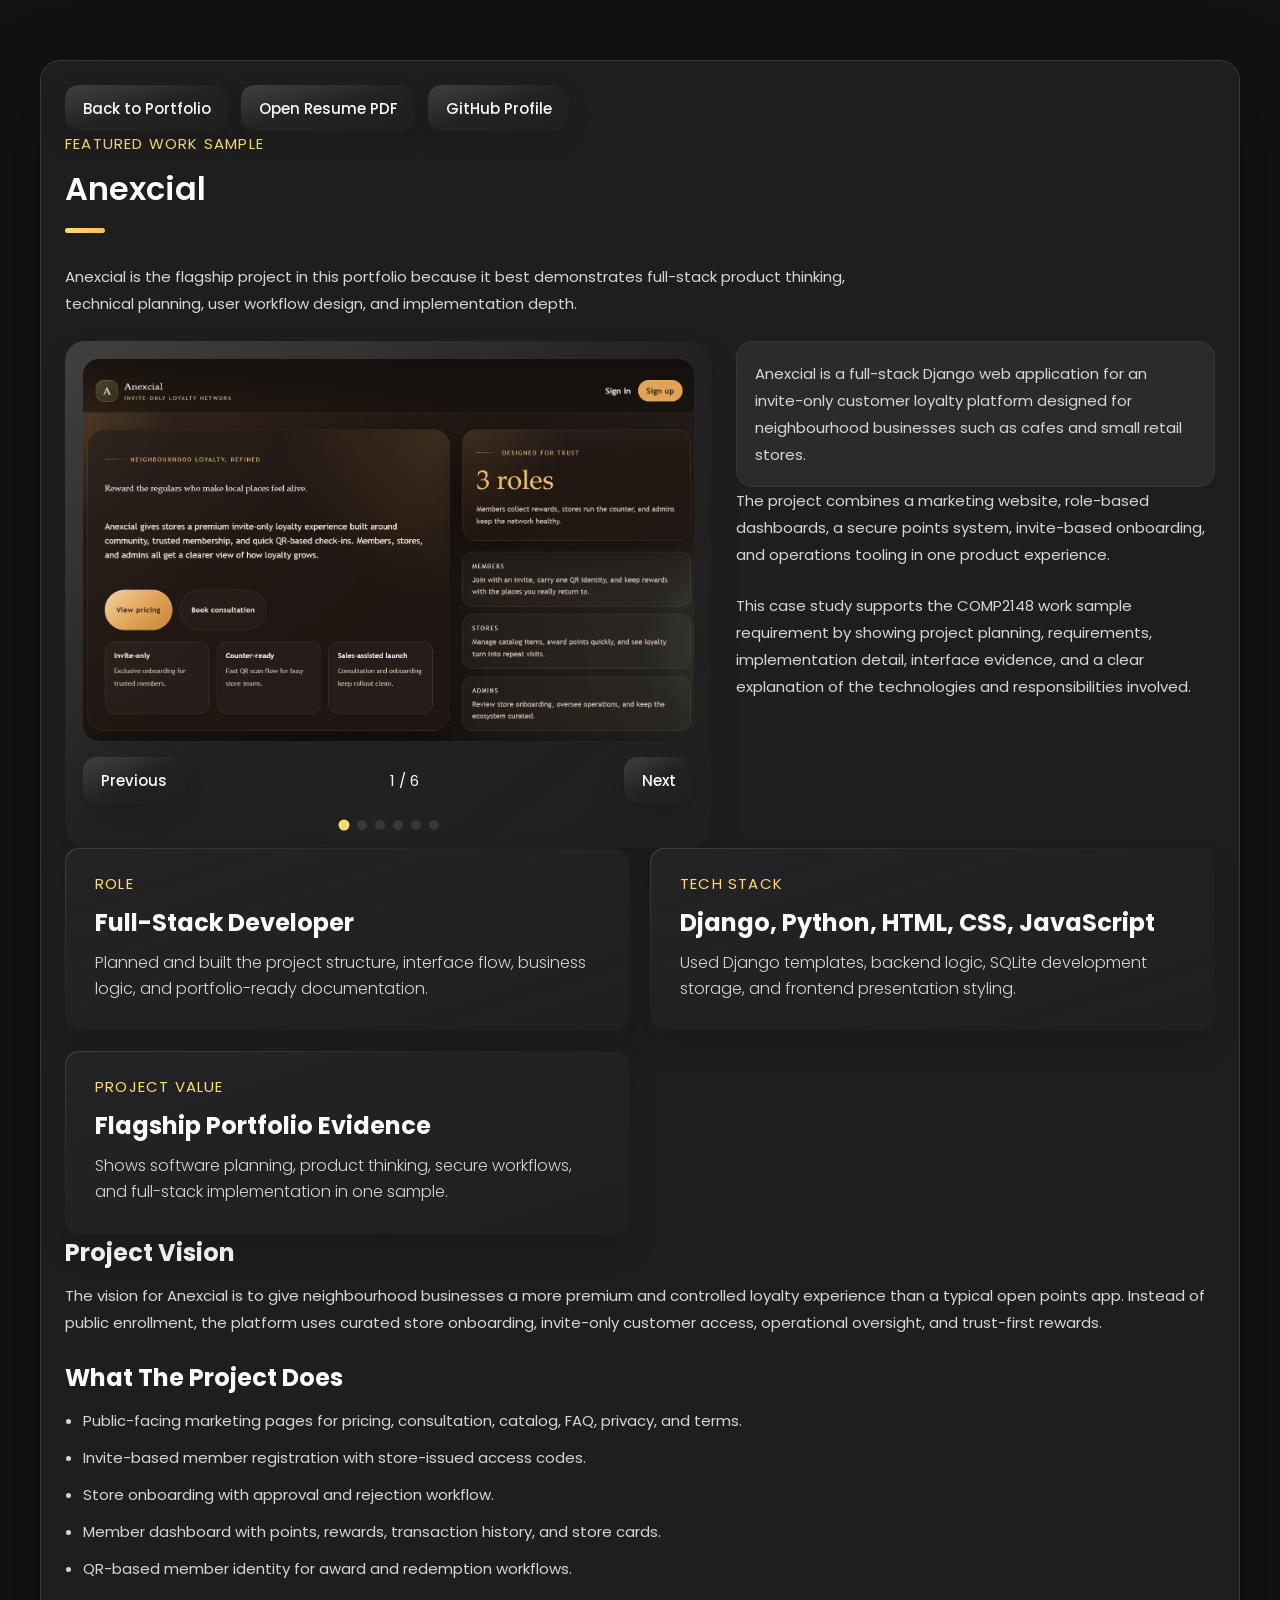
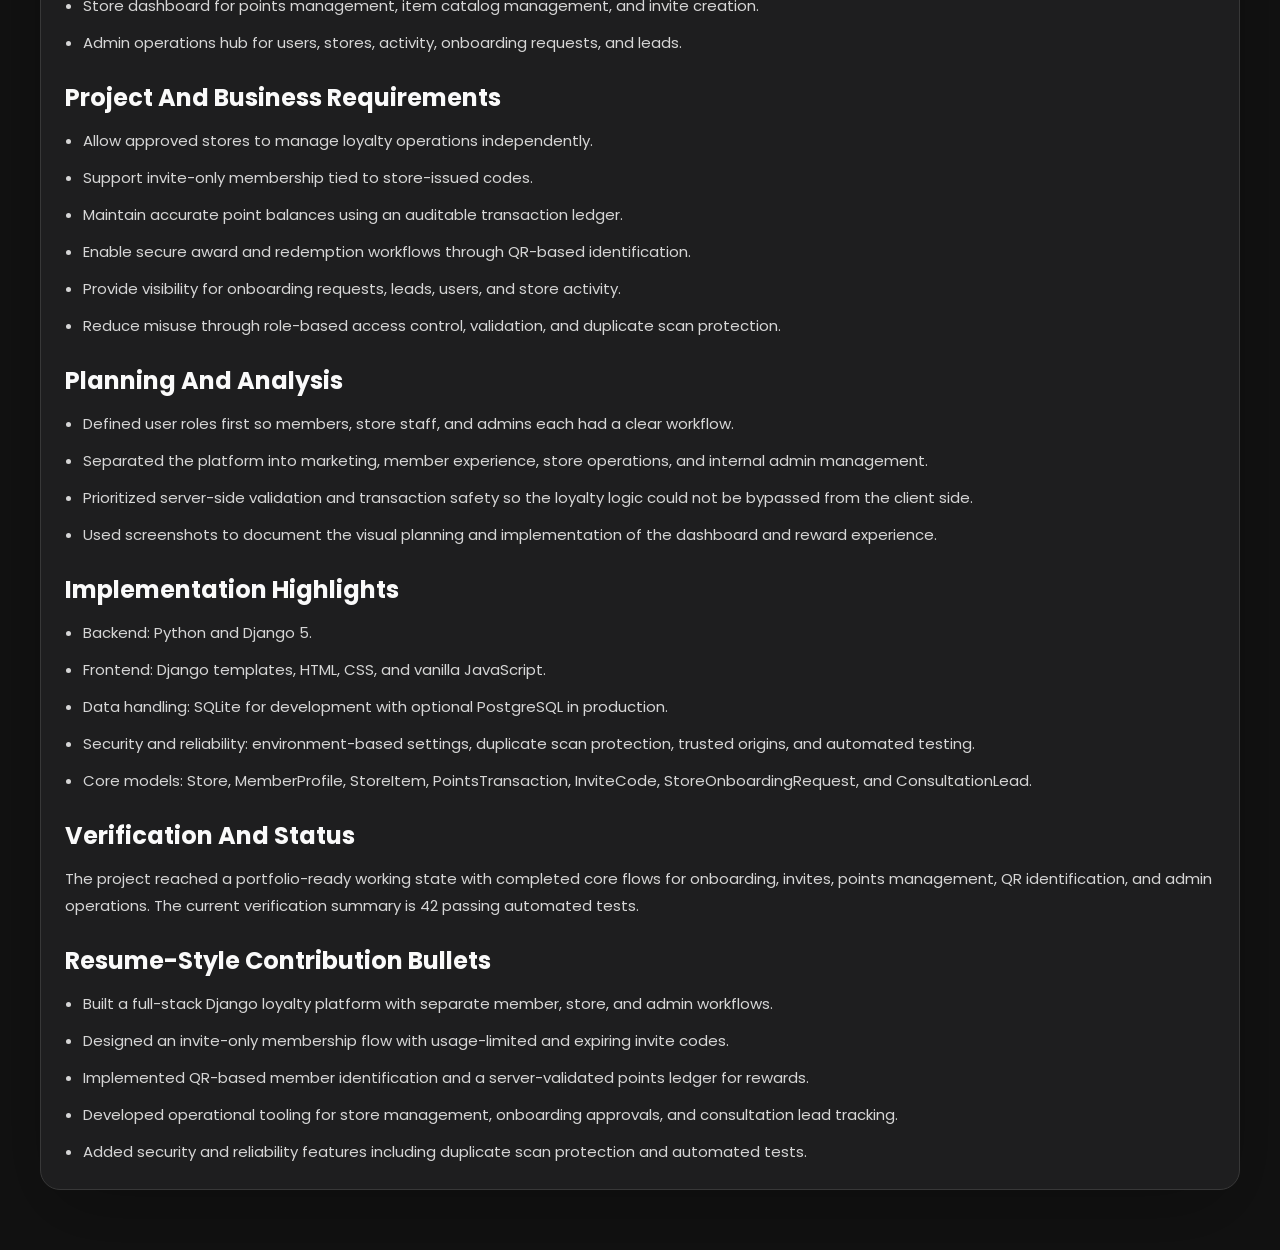
==== commit 9729041f: "Polish portfolio pages, add resume & styles Update portfolio content and styling: refactor Anexcial " ====
--- a/Anexcial.html
+++ b/Anexcial.html
@@ -1,206 +1,33 @@
 <!DOCTYPE html>
 <html lang="en">
-
 <head>
     <meta charset="UTF-8">
     <meta http-equiv="X-UA-Compatible" content="IE=edge">
     <meta name="viewport" content="width=device-width, initial-scale=1.0">
-    <title>Anexcial | Project Details</title>
+    <meta name="description" content="Anexcial project case study from Shayan Pourahmad's portfolio.">
+    <title>Anexcial | Featured Work Sample</title>
     <link rel="shortcut icon" href="./assets/images/portfoliof.ico" type="image/x-icon">
     <link rel="stylesheet" href="./assets/css/style.css">
     <link rel="preconnect" href="https://fonts.googleapis.com">
     <link rel="preconnect" href="https://fonts.gstatic.com" crossorigin>
     <link href="https://fonts.googleapis.com/css2?family=Poppins:wght@300;400;500;600&display=swap" rel="stylesheet">
-    <style>
-        body {
-            color: var(--light-gray);
-        }
-
-        .project-page {
-            max-width: 1200px;
-            margin: 0 auto;
-            padding: 30px 15px 80px;
-        }
-
-        .project-article {
-            display: block;
-            padding: 24px;
-        }
-
-        .project-hero {
-            display: grid;
-            gap: 24px;
-            margin-top: 10px;
-        }
-
-        .project-copy p,
-        .project-copy li {
-            color: var(--light-gray);
-            font-size: var(--fs-6);
-            line-height: 1.8;
-        }
-
-        .project-copy p + p,
-        .project-section + .project-section {
-            margin-top: 24px;
-        }
-
-        .project-section h3 {
-            margin-bottom: 12px;
-            color: var(--white-2);
-        }
-
-        .project-section ul {
-            display: grid;
-            gap: 10px;
-            padding-left: 18px;
-        }
-
-        .project-section li {
-            list-style: disc;
-        }
-
-        .project-actions {
-            display: flex;
-            flex-wrap: wrap;
-            gap: 12px;
-            margin-bottom: 24px;
-        }
-
-        .project-link-btn,
-        .slider-btn {
-            position: relative;
-            background: var(--border-gradient-onyx);
-            border-radius: 14px;
-            color: var(--white-2);
-            font-size: var(--fs-6);
-            font-weight: var(--fw-500);
-            padding: 12px 18px;
-            box-shadow: var(--shadow-1);
-            transition: transform var(--transition-1), color var(--transition-1);
-        }
-
-        .project-link-btn::before,
-        .slider-btn::before {
-            content: "";
-            position: absolute;
-            inset: 1px;
-            border-radius: inherit;
-            background: var(--bg-gradient-jet);
-            z-index: -1;
-        }
-
-        .project-link-btn:hover,
-        .slider-btn:hover,
-        .project-link-btn:focus,
-        .slider-btn:focus {
-            color: var(--orange-yellow-crayola);
-            transform: translateY(-2px);
-        }
-
-        .slider-card {
-            position: relative;
-            background: var(--border-gradient-onyx);
-            border-radius: 20px;
-            padding: 18px;
-            box-shadow: var(--shadow-2);
-            overflow: hidden;
-        }
-
-        .slider-card::before {
-            content: "";
-            position: absolute;
-            inset: 1px;
-            background: var(--bg-gradient-jet);
-            border-radius: inherit;
-            z-index: -1;
-        }
-
-        .slider-frame {
-            position: relative;
-            aspect-ratio: 16 / 10;
-            border-radius: 16px;
-            overflow: hidden;
-            background: var(--eerie-black-1);
-        }
-
-        .slider-frame img {
-            width: 100%;
-            height: 100%;
-            object-fit: cover;
-            display: none;
-        }
-
-        .slider-frame img.active {
-            display: block;
-            animation: fade 0.4s ease;
-        }
-
-        .slider-controls {
-            display: flex;
-            justify-content: space-between;
-            align-items: center;
-            gap: 12px;
-            margin-top: 16px;
-        }
-
-        .slider-status {
-            color: var(--white-2);
-            font-size: var(--fs-6);
-            text-align: center;
-            min-width: 92px;
-        }
-
-        .slider-dots {
-            display: flex;
-            justify-content: center;
-            gap: 8px;
-            margin-top: 16px;
-            flex-wrap: wrap;
-        }
-
-        .slider-dot {
-            width: 10px;
-            height: 10px;
-            border-radius: 999px;
-            background: var(--jet);
-            transition: background var(--transition-1), transform var(--transition-1);
-        }
-
-        .slider-dot.active {
-            background: var(--orange-yellow-crayola);
-            transform: scale(1.1);
-        }
-
-        .project-summary {
-            background: var(--onyx);
-            border: 1px solid var(--jet);
-            border-radius: 16px;
-            padding: 18px;
-        }
-
-        .project-summary p {
-            margin: 0;
-        }
-
-        @media (min-width: 992px) {
-            .project-hero {
-                grid-template-columns: 1.15fr 0.85fr;
-                align-items: start;
-            }
-        }
-    </style>
 </head>
-
 <body>
 <main class="project-page">
-    <article class="project-article">
+    <article class="project-article case-study-article">
         <div class="project-actions">
             <a class="project-link-btn" href="./index.html">Back to Portfolio</a>
+            <a class="project-link-btn" href="./assets/documents/Shayan-Pourahmad-Resume.pdf" target="_blank" rel="noreferrer">Open Resume PDF</a>
+            <a class="project-link-btn" href="https://github.com/Shayanqw" target="_blank" rel="noreferrer">GitHub Profile</a>
         </div>
 
-        <header>
+        <header class="case-study-header">
+            <p class="rubric-label">Featured Work Sample</p>
             <h1 class="h2 article-title">Anexcial</h1>
+            <p class="case-study-lead">
+                Anexcial is the flagship project in this portfolio because it best demonstrates full-stack product thinking,
+                technical planning, user workflow design, and implementation depth.
+            </p>
         </header>
 
         <section class="project-hero">
@@ -233,155 +60,116 @@
             <div class="project-copy">
                 <div class="project-summary">
                     <p>
-                        Anexcial is a full-stack Django web app for an invite-only customer loyalty platform aimed at neighbourhood businesses like cafes and small retail stores. The product combines a marketing site, a role-based loyalty system, store operations tooling, and an internal admin or operations hub.
+                        Anexcial is a full-stack Django web application for an invite-only customer loyalty platform designed
+                        for neighbourhood businesses such as cafes and small retail stores.
                     </p>
                 </div>
 
                 <p>
-                    The core idea is to make loyalty feel more premium and controlled than a typical public points app by using curated store onboarding, invite-only member access, QR-based member identification, and an auditable points ledger.
+                    The project combines a marketing website, role-based dashboards, a secure points system, invite-based
+                    onboarding, and operations tooling in one product experience.
                 </p>
 
                 <p>
-                    This project highlights full-stack product thinking across customer experience, operations, platform trust, and secure back-office workflows.
+                    This case study supports the COMP2148 work sample requirement by showing project planning, requirements,
+                    implementation detail, interface evidence, and a clear explanation of the technologies and responsibilities involved.
                 </p>
             </div>
         </section>
 
-        <section class="project-section">
-            <h3 class="h3">What the project does</h3>
-            <ul>
-                <li>Public-facing marketing site with home, pricing, consultation, catalog, FAQ, privacy, and terms pages.</li>
-                <li>Invite-based member registration, where customers join using store-issued invite codes.</li>
-                <li>Store account onboarding, including review workflow for approval or rejection.</li>
-                <li>Member dashboard showing store cards, point balances, reward thresholds, reward eligibility, and transaction history.</li>
-                <li>QR-based member identity flow, where each member gets a UUID-backed QR code.</li>
-                <li>Store dashboard for scanning member QR payloads, awarding points, redeeming points, managing catalog items, and issuing invites.</li>
-                <li>Admin operations hub for managing users, stores, invite codes, member activity by store, consultation leads, and onboarding requests.</li>
-                <li>Health and readiness endpoints for operational monitoring: <code>/healthz/</code> and <code>/readyz/</code>.</li>
-            </ul>
-        </section>
-
-        <section class="project-section">
-            <h3 class="h3">Core business features</h3>
-            <ul>
-                <li>Invite lifecycle with database-backed codes, activation flags, expiration, max usage limits, and usage tracking.</li>
-                <li>Store-specific item catalog where each item has a server-defined point value.</li>
-                <li>Points ledger with award and redeem transaction types.</li>
-                <li>Reward redemption based on store-defined thresholds and reward labels.</li>
-                <li>Duplicate-scan fraud protection to prevent immediate repeated awards.</li>
-                <li>Role-aware routing for members, store staff, and admins.</li>
-                <li>Consultation lead capture for sales-assisted onboarding and plan selection.</li>
-                <li>Multi-plan pricing structure: Starter, Growth, Pro, and Enterprise.</li>
-            </ul>
-        </section>
-
-        <section class="project-section">
-            <h3 class="h3">Tech stack</h3>
-            <ul>
-                <li>Backend: Python, Django 5.</li>
-                <li>Database: SQLite for local development, optional PostgreSQL in production.</li>
-                <li>Frontend: Django templates, HTML, CSS, vanilla JS.</li>
-                <li>Imaging: <code>qrcode</code> plus Pillow for QR generation.</li>
-                <li>Auth: Django auth system with user roles via <code>is_staff</code>, <code>is_superuser</code>, and groups.</li>
-                <li>Testing: Django test suite.</li>
-                <li>Deployment and security readiness: environment-based settings, secure cookie flags, HSTS, CSRF trusted origins, and logging config.</li>
-            </ul>
-        </section>
-
-        <section class="project-section">
-            <h3 class="h3">Architecture highlights</h3>
-            <ul>
-                <li>Data models include Store, MemberProfile, StoreItem, PointsTransaction, InviteCode, StoreOnboardingRequest, and ConsultationLead.</li>
-                <li>Business logic is mostly handled in Django views with role checks, atomic database transactions, and server-side validation.</li>
-                <li>Marketing content is centralized in <code>app/marketing.py</code>.</li>
-                <li>Shared marketing and navigation context is injected through <code>app/context_processors.py</code>.</li>
-                <li>Security and environment config live in <code>project/settings.py</code>.</li>
-                <li>Route structure is defined in <code>project/urls.py</code>.</li>
-            </ul>
+        <section class="document-grid compact-grid">
+            <div class="content-card document-card">
+                <p class="rubric-label">Role</p>
+                <h3 class="h3">Full-Stack Developer</h3>
+                <p class="timeline-text">Planned and built the project structure, interface flow, business logic, and portfolio-ready documentation.</p>
+            </div>
+
+            <div class="content-card document-card">
+                <p class="rubric-label">Tech Stack</p>
+                <h3 class="h3">Django, Python, HTML, CSS, JavaScript</h3>
+                <p class="timeline-text">Used Django templates, backend logic, SQLite development storage, and frontend presentation styling.</p>
+            </div>
+
+            <div class="content-card document-card">
+                <p class="rubric-label">Project Value</p>
+                <h3 class="h3">Flagship Portfolio Evidence</h3>
+                <p class="timeline-text">Shows software planning, product thinking, secure workflows, and full-stack implementation in one sample.</p>
+            </div>
         </section>
 
         <section class="project-section">
             <h3 class="h3">Project vision</h3>
             <p>
-                The vision for Anexcial is to give neighbourhood businesses a more premium and controlled loyalty experience than a typical open points app. Instead of generic public enrollment, the platform focuses on curated store onboarding, invite-only customer access, operational oversight, and trust-first member rewards.
+                The vision for Anexcial is to give neighbourhood businesses a more premium and controlled loyalty experience
+                than a typical open points app. Instead of public enrollment, the platform uses curated store onboarding,
+                invite-only customer access, operational oversight, and trust-first rewards.
             </p>
         </section>
 
         <section class="project-section">
+            <h3 class="h3">What the project does</h3>
+            <ul>
+                <li>Public-facing marketing pages for pricing, consultation, catalog, FAQ, privacy, and terms.</li>
+                <li>Invite-based member registration with store-issued access codes.</li>
+                <li>Store onboarding with approval and rejection workflow.</li>
+                <li>Member dashboard with points, rewards, transaction history, and store cards.</li>
+                <li>QR-based member identity for award and redemption workflows.</li>
+                <li>Store dashboard for points management, item catalog management, and invite creation.</li>
+                <li>Admin operations hub for users, stores, activity, onboarding requests, and leads.</li>
+            </ul>
+        </section>
+
+        <section class="project-section">
             <h3 class="h3">Project and business requirements</h3>
             <ul>
-                <li>Allow approved stores to onboard and manage their own loyalty operations.</li>
-                <li>Support invite-only member registration tied to store-issued access codes.</li>
+                <li>Allow approved stores to manage loyalty operations independently.</li>
+                <li>Support invite-only membership tied to store-issued codes.</li>
                 <li>Maintain accurate point balances using an auditable transaction ledger.</li>
-                <li>Enable secure point awarding and redemption through QR-based member identification.</li>
-                <li>Provide internal visibility for onboarding requests, leads, user management, and store activity.</li>
-                <li>Protect against abuse through duplicate scan prevention, validation rules, and role-based access control.</li>
-            </ul>
-        </section>
-
-        <section class="project-section">
-            <h3 class="h3">Project plan</h3>
-            <ul>
-                <li>Phase 1: define user roles, loyalty rules, and the invite-only operating model.</li>
-                <li>Phase 2: build the public marketing site and consultation capture flow.</li>
-                <li>Phase 3: implement core Django models, authentication flows, and store onboarding.</li>
-                <li>Phase 4: build member and store dashboards with QR-based point workflows.</li>
-                <li>Phase 5: add admin operations tooling, environment-based security settings, and tests.</li>
-            </ul>
-        </section>
-
-        <section class="project-section">
-            <h3 class="h3">Requirements analysis and design</h3>
+                <li>Enable secure award and redemption workflows through QR-based identification.</li>
+                <li>Provide visibility for onboarding requests, leads, users, and store activity.</li>
+                <li>Reduce misuse through role-based access control, validation, and duplicate scan protection.</li>
+            </ul>
+        </section>
+
+        <section class="project-section">
+            <h3 class="h3">Planning and analysis</h3>
+            <ul>
+                <li>Defined user roles first so members, store staff, and admins each had a clear workflow.</li>
+                <li>Separated the platform into marketing, member experience, store operations, and internal admin management.</li>
+                <li>Prioritized server-side validation and transaction safety so the loyalty logic could not be bypassed from the client side.</li>
+                <li>Used screenshots to document the visual planning and implementation of the dashboard and reward experience.</li>
+            </ul>
+        </section>
+
+        <section class="project-section">
+            <h3 class="h3">Implementation highlights</h3>
+            <ul>
+                <li>Backend: Python and Django 5.</li>
+                <li>Frontend: Django templates, HTML, CSS, and vanilla JavaScript.</li>
+                <li>Data handling: SQLite for development with optional PostgreSQL in production.</li>
+                <li>Security and reliability: environment-based settings, duplicate scan protection, trusted origins, and automated testing.</li>
+                <li>Core models: Store, MemberProfile, StoreItem, PointsTransaction, InviteCode, StoreOnboardingRequest, and ConsultationLead.</li>
+            </ul>
+        </section>
+
+        <section class="project-section">
+            <h3 class="h3">Verification and status</h3>
             <p>
-                The system design separates the platform into public marketing, member experience, store operations, and internal admin management. Role checks, transaction safety, and server-side validation were prioritized so the loyalty rules could not be bypassed from the client side, while the interface kept each user type focused on the actions relevant to them.
+                The project reached a portfolio-ready working state with completed core flows for onboarding, invites, points
+                management, QR identification, and admin operations. The current verification summary is 42 passing automated tests.
             </p>
         </section>
 
         <section class="project-section">
-            <h3 class="h3">Wireframes and mockups</h3>
-            <p>
-                The screenshots in the image slider represent the visual planning and final implementation of the product experience, including dashboards, admin views, and loyalty interactions. They act as the mockup and interface evidence for the portfolio presentation of the project.
-            </p>
-        </section>
-
-        <section class="project-section">
-            <h3 class="h3">Status reports</h3>
-            <p>
-                The project reached a working, portfolio-ready state with completed core flows for onboarding, invites, points management, QR identification, admin operations, and automated testing. The current verification state is stable, with all 42 tests passing.
-            </p>
-        </section>
-
-        <section class="project-section">
-            <h3 class="h3">System implementation</h3>
-            <p>
-                The final implementation uses Django 5 with server-rendered templates, SQLite for development, optional PostgreSQL for deployment, vanilla JavaScript for client interactions, and QR image generation through <code>qrcode</code> and Pillow. The application includes operational endpoints, security-oriented environment settings, and a multi-role architecture that supports real business workflows.
-            </p>
-        </section>
-
-        <section class="project-section">
-            <h3 class="h3">Verification</h3>
-            <p>Current test suite passes: 42 tests, all green.</p>
-        </section>
-
-        <section class="project-section">
-            <h3 class="h3">Portfolio-ready project summary</h3>
-            <p>
-                Anexcial is a Django-based invite-only loyalty platform for neighbourhood businesses. I built a multi-role web application that supports member QR identities, store-managed reward catalogs, invite-based onboarding, point awarding and redemption, and a full admin operations hub for managing users, stores, consultation leads, and onboarding approvals. The platform emphasizes trust, anti-fraud controls, and operational visibility through an auditable transaction ledger, role-based access, secure environment-driven settings, and automated test coverage.
-            </p>
-        </section>
-
-        <section class="project-section">
-            <h3 class="h3">Resume-style bullets</h3>
+            <h3 class="h3">Resume-style contribution bullets</h3>
             <ul>
                 <li>Built a full-stack Django loyalty platform with separate member, store, and admin workflows.</li>
-                <li>Designed an invite-only membership system with usage-limited, expiring invite codes and onboarding review flows.</li>
-                <li>Implemented QR-based member identification and a server-validated points ledger for reward tracking and redemption.</li>
-                <li>Developed internal operations tooling for user and store administration, consultation lead management, and onboarding approvals.</li>
-                <li>Added security and reliability features including rate limiting, duplicate scan protection, environment-based production settings, and automated tests.</li>
-            </ul>
-        </section>
-
-        
+                <li>Designed an invite-only membership flow with usage-limited and expiring invite codes.</li>
+                <li>Implemented QR-based member identification and a server-validated points ledger for rewards.</li>
+                <li>Developed operational tooling for store management, onboarding approvals, and consultation lead tracking.</li>
+                <li>Added security and reliability features including duplicate scan protection and automated tests.</li>
+            </ul>
+        </section>
     </article>
 </main>
 
@@ -407,17 +195,18 @@
         status.textContent = `${activeSlideIndex + 1} / ${slides.length}`;
     }
 
-    nextButton.addEventListener("click", () => showSlide(activeSlideIndex + 1));
-    prevButton.addEventListener("click", () => showSlide(activeSlideIndex - 1));
-
-    dots.forEach((dot, index) => {
-        dot.addEventListener("click", () => showSlide(index));
-    });
-
-    setInterval(() => {
-        showSlide(activeSlideIndex + 1);
-    }, 4000);
+    if (nextButton && prevButton && slides.length) {
+        nextButton.addEventListener("click", () => showSlide(activeSlideIndex + 1));
+        prevButton.addEventListener("click", () => showSlide(activeSlideIndex - 1));
+
+        dots.forEach((dot, index) => {
+            dot.addEventListener("click", () => showSlide(index));
+        });
+
+        setInterval(() => {
+            showSlide(activeSlideIndex + 1);
+        }, 4000);
+    }
 </script>
 </body>
-
 </html>
--- a/assets/css/style.css
+++ b/assets/css/style.css
@@ -1882,3 +1882,355 @@
   .timeline-text { max-width: 700px; }
 
 }
+
+
+
+
+/*-----------------------------------*\
+  #PORTFOLIO CUSTOMIZATION
+\*-----------------------------------*/
+
+.about-text p,
+.portfolio-intro p,
+.case-study-lead,
+.project-description,
+.project-meta,
+.document-status,
+.text-link {
+  color: var(--light-gray);
+}
+
+.rubric-summary,
+.document-grid,
+.skills-grid {
+  display: grid;
+  gap: 20px;
+}
+
+.rubric-summary,
+.document-grid,
+.compact-grid,
+.skills-grid {
+  grid-template-columns: 1fr;
+}
+
+.rubric-card,
+.skill-card,
+.document-card,
+.contact-card,
+.profile-statement-card {
+  cursor: default;
+  padding-top: 24px;
+}
+
+.rubric-label {
+  color: var(--orange-yellow-crayola);
+  font-size: var(--fs-7);
+  letter-spacing: 0.08em;
+  margin-bottom: 10px;
+  text-transform: uppercase;
+}
+
+.statement-spacing {
+  margin-top: 14px;
+}
+
+.resume-actions,
+.project-actions-row,
+.contact-cta-list,
+.project-actions {
+  display: flex;
+  flex-wrap: wrap;
+  gap: 12px;
+}
+
+.resume-actions {
+  margin-bottom: 30px;
+}
+
+.skills-grid .h4,
+.document-card .h3,
+.rubric-card .h3 {
+  margin-bottom: 10px;
+}
+
+.project-card-detail {
+  background: var(--border-gradient-onyx);
+  border-radius: 20px;
+  box-shadow: var(--shadow-2);
+  overflow: hidden;
+  position: relative;
+}
+
+.project-card-detail::before {
+  content: "";
+  position: absolute;
+  inset: 1px;
+  background: var(--bg-gradient-jet);
+  border-radius: inherit;
+  z-index: 0;
+}
+
+.project-card-detail > * {
+  position: relative;
+  z-index: 1;
+}
+
+.rubric-project-list {
+  gap: 22px;
+}
+
+.project-copy-block {
+  padding: 0 18px 18px;
+}
+
+.project-heading-row {
+  align-items: flex-start;
+  display: flex;
+  gap: 10px;
+  justify-content: space-between;
+  margin-bottom: 10px;
+}
+
+.project-badge {
+  background: hsla(45, 100%, 72%, 0.12);
+  border: 1px solid hsla(45, 100%, 72%, 0.22);
+  border-radius: 999px;
+  color: var(--orange-yellow-crayola);
+  font-size: var(--fs-8);
+  padding: 6px 10px;
+}
+
+.project-description {
+  font-size: var(--fs-6);
+  line-height: 1.7;
+  margin: 12px 10px 12px;
+}
+
+.project-meta {
+  font-size: var(--fs-7);
+  line-height: 1.7;
+  margin: 0 10px 8px;
+}
+
+.project-actions-row {
+  margin: 14px 10px 6px;
+}
+
+.placeholder-card {
+  border: 1px dashed hsla(45, 100%, 72%, 0.35);
+}
+
+.document-status {
+  font-size: var(--fs-7);
+  margin-top: 12px;
+}
+
+.text-link {
+  color: var(--orange-yellow-crayola);
+  display: inline-block;
+  margin-top: 12px;
+}
+
+.contact-panel {
+  margin-bottom: 30px;
+}
+
+.contact-card {
+  padding-bottom: 24px;
+}
+
+.contact-cta-list {
+  margin-top: 18px;
+}
+
+.project-page {
+  margin: 30px 12px;
+}
+
+.case-study-article {
+  display: block;
+  padding: 24px;
+}
+
+.case-study-header {
+  margin-bottom: 24px;
+}
+
+.case-study-lead {
+  font-size: var(--fs-6);
+  line-height: 1.8;
+  margin-top: 18px;
+  max-width: 820px;
+}
+
+.project-hero {
+  display: grid;
+  gap: 24px;
+  margin-top: 10px;
+}
+
+.project-copy p,
+.project-copy li,
+.project-section p,
+.project-section li {
+  color: var(--light-gray);
+  font-size: var(--fs-6);
+  line-height: 1.8;
+}
+
+.project-copy p + p,
+.project-section + .project-section {
+  margin-top: 24px;
+}
+
+.project-section h3 {
+  margin-bottom: 12px;
+}
+
+.project-section ul {
+  display: grid;
+  gap: 10px;
+  padding-left: 18px;
+}
+
+.project-section li {
+  list-style: disc;
+}
+
+.project-link-btn,
+.slider-btn {
+  background: var(--border-gradient-onyx);
+  border-radius: 14px;
+  box-shadow: var(--shadow-1);
+  color: var(--white-2);
+  font-size: var(--fs-6);
+  font-weight: var(--fw-500);
+  padding: 12px 18px;
+  position: relative;
+  transition: transform var(--transition-1), color var(--transition-1);
+}
+
+.project-link-btn::before,
+.slider-btn::before {
+  background: var(--bg-gradient-jet);
+  border-radius: inherit;
+  content: "";
+  inset: 1px;
+  position: absolute;
+  z-index: -1;
+}
+
+.project-link-btn:hover,
+.slider-btn:hover,
+.project-link-btn:focus,
+.slider-btn:focus {
+  color: var(--orange-yellow-crayola);
+  transform: translateY(-2px);
+}
+
+.slider-card {
+  background: var(--border-gradient-onyx);
+  border-radius: 20px;
+  box-shadow: var(--shadow-2);
+  overflow: hidden;
+  padding: 18px;
+  position: relative;
+}
+
+.slider-card::before {
+  background: var(--bg-gradient-jet);
+  border-radius: inherit;
+  content: "";
+  inset: 1px;
+  position: absolute;
+  z-index: -1;
+}
+
+.slider-frame {
+  aspect-ratio: 16 / 10;
+  background: var(--eerie-black-1);
+  border-radius: 16px;
+  overflow: hidden;
+  position: relative;
+}
+
+.slider-frame img {
+  display: none;
+  height: 100%;
+  object-fit: cover;
+  width: 100%;
+}
+
+.slider-frame img.active {
+  animation: fade 0.4s ease;
+  display: block;
+}
+
+.slider-controls {
+  align-items: center;
+  display: flex;
+  gap: 12px;
+  justify-content: space-between;
+  margin-top: 16px;
+}
+
+.slider-status {
+  color: var(--white-2);
+  font-size: var(--fs-6);
+  min-width: 92px;
+  text-align: center;
+}
+
+.slider-dots {
+  display: flex;
+  flex-wrap: wrap;
+  gap: 8px;
+  justify-content: center;
+  margin-top: 16px;
+}
+
+.slider-dot {
+  background: var(--jet);
+  border-radius: 999px;
+  height: 10px;
+  transition: background var(--transition-1), transform var(--transition-1);
+  width: 10px;
+}
+
+.slider-dot.active {
+  background: var(--orange-yellow-crayola);
+  transform: scale(1.1);
+}
+
+.project-summary {
+  background: var(--onyx);
+  border: 1px solid var(--jet);
+  border-radius: 16px;
+  padding: 18px;
+}
+
+.project-summary p {
+  margin: 0;
+}
+
+@media (min-width: 580px) {
+  .rubric-summary,
+  .document-grid,
+  .skills-grid,
+  .compact-grid {
+    grid-template-columns: 1fr 1fr;
+  }
+}
+
+@media (min-width: 992px) {
+  .project-page {
+    margin: 60px auto;
+    max-width: 1200px;
+  }
+
+  .project-hero {
+    align-items: start;
+    grid-template-columns: 1.15fr 0.85fr;
+  }
+}
